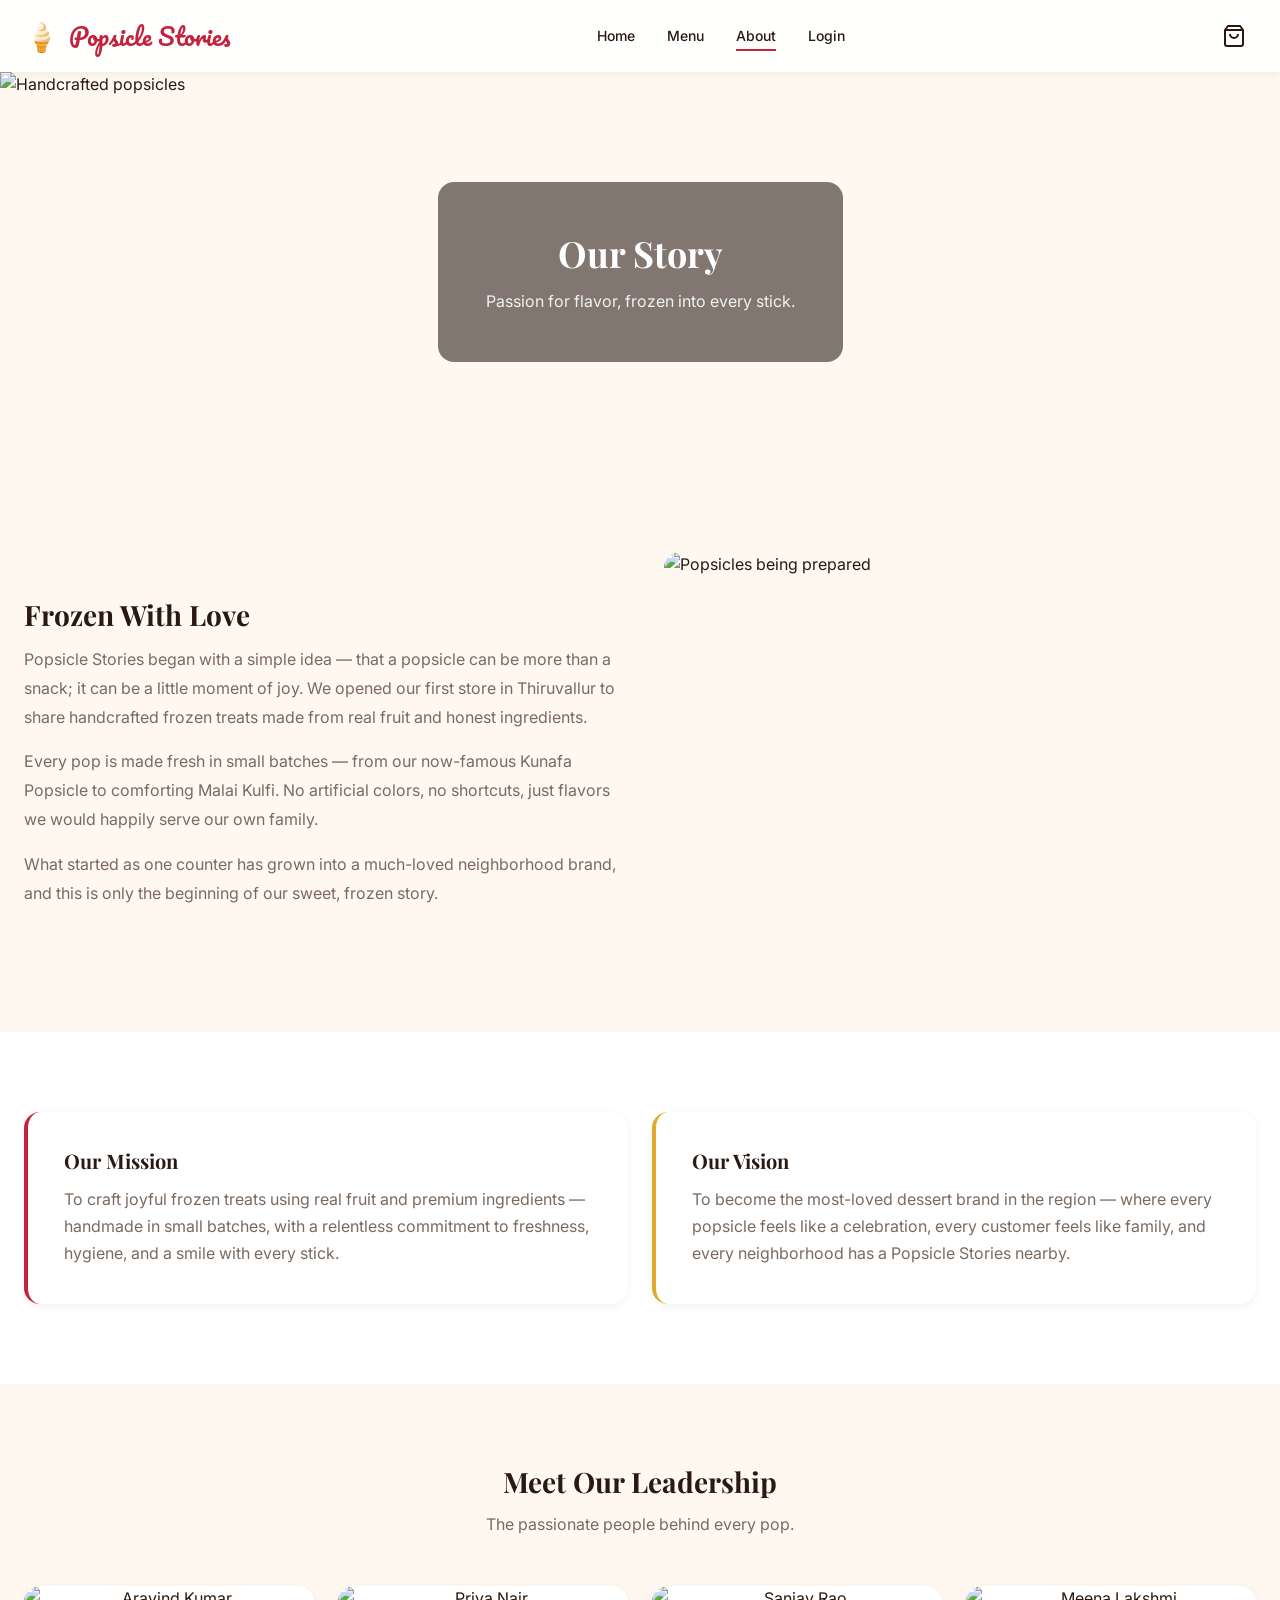
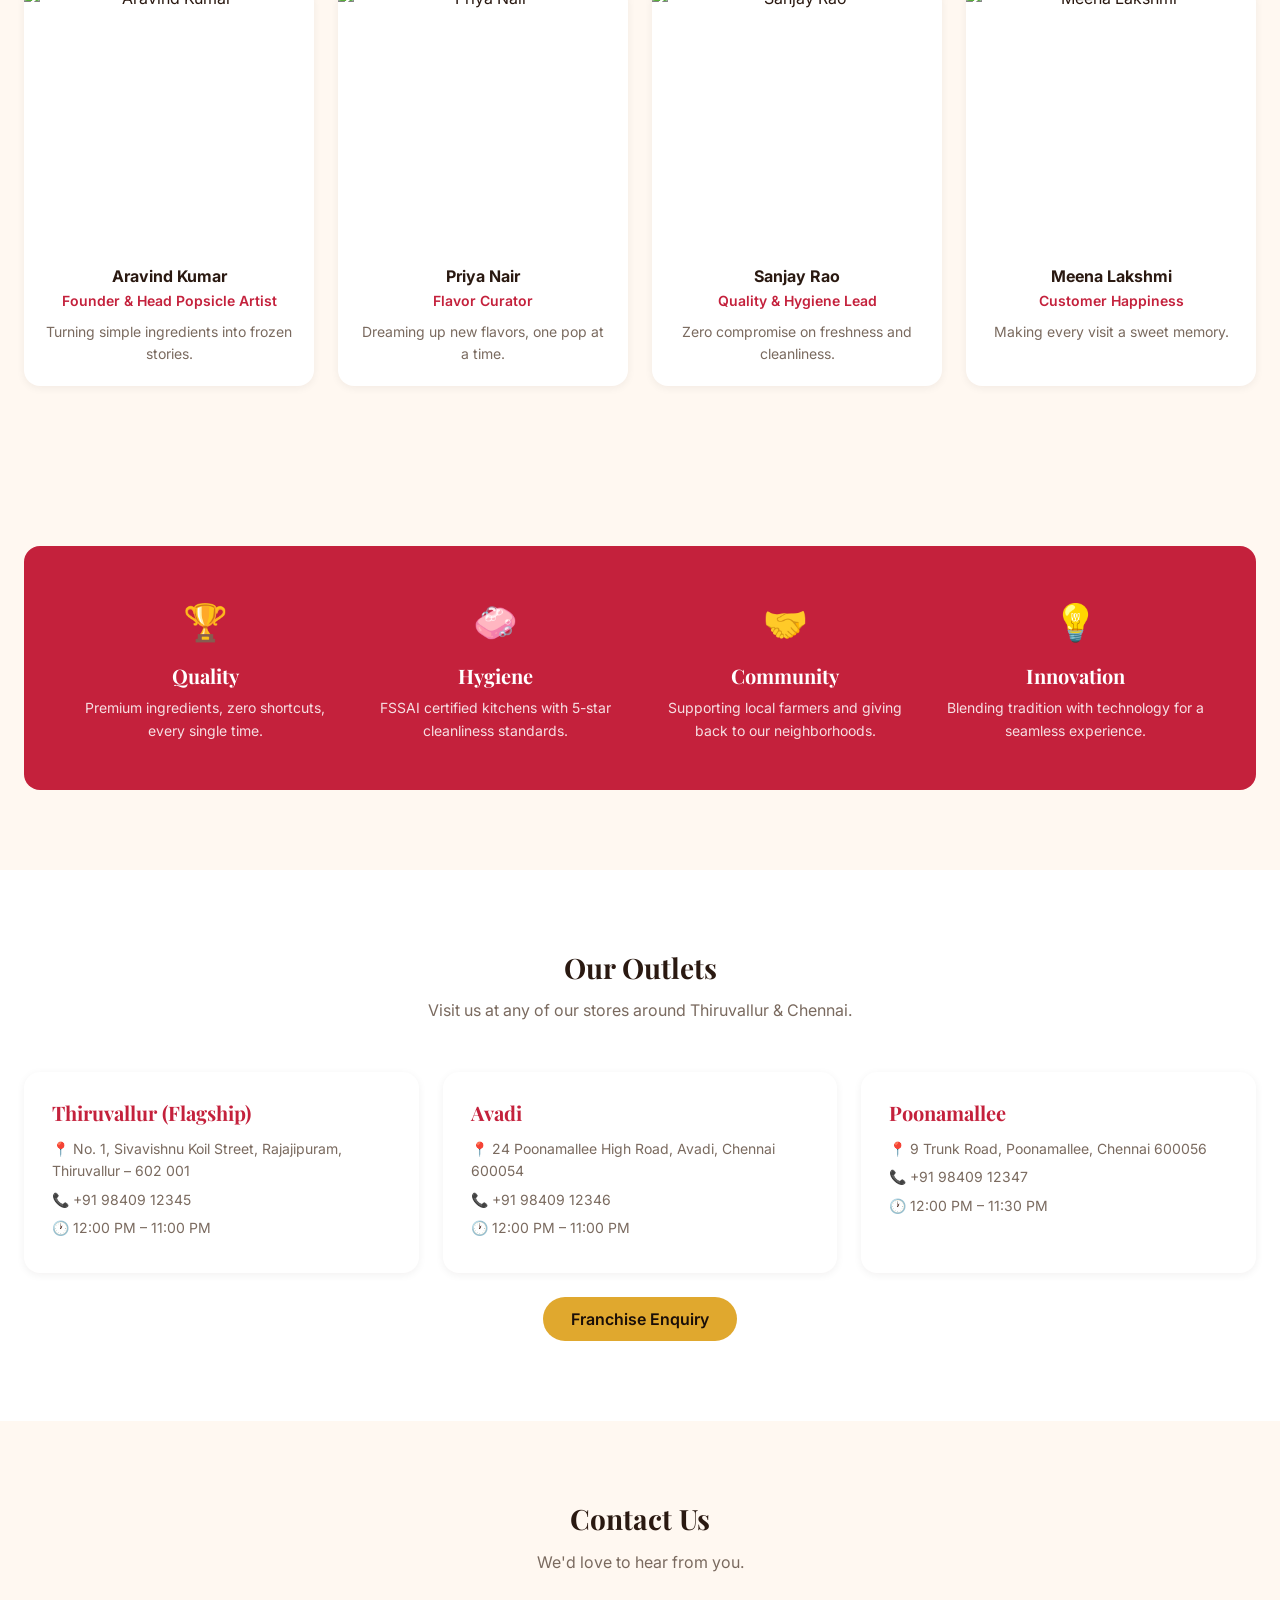
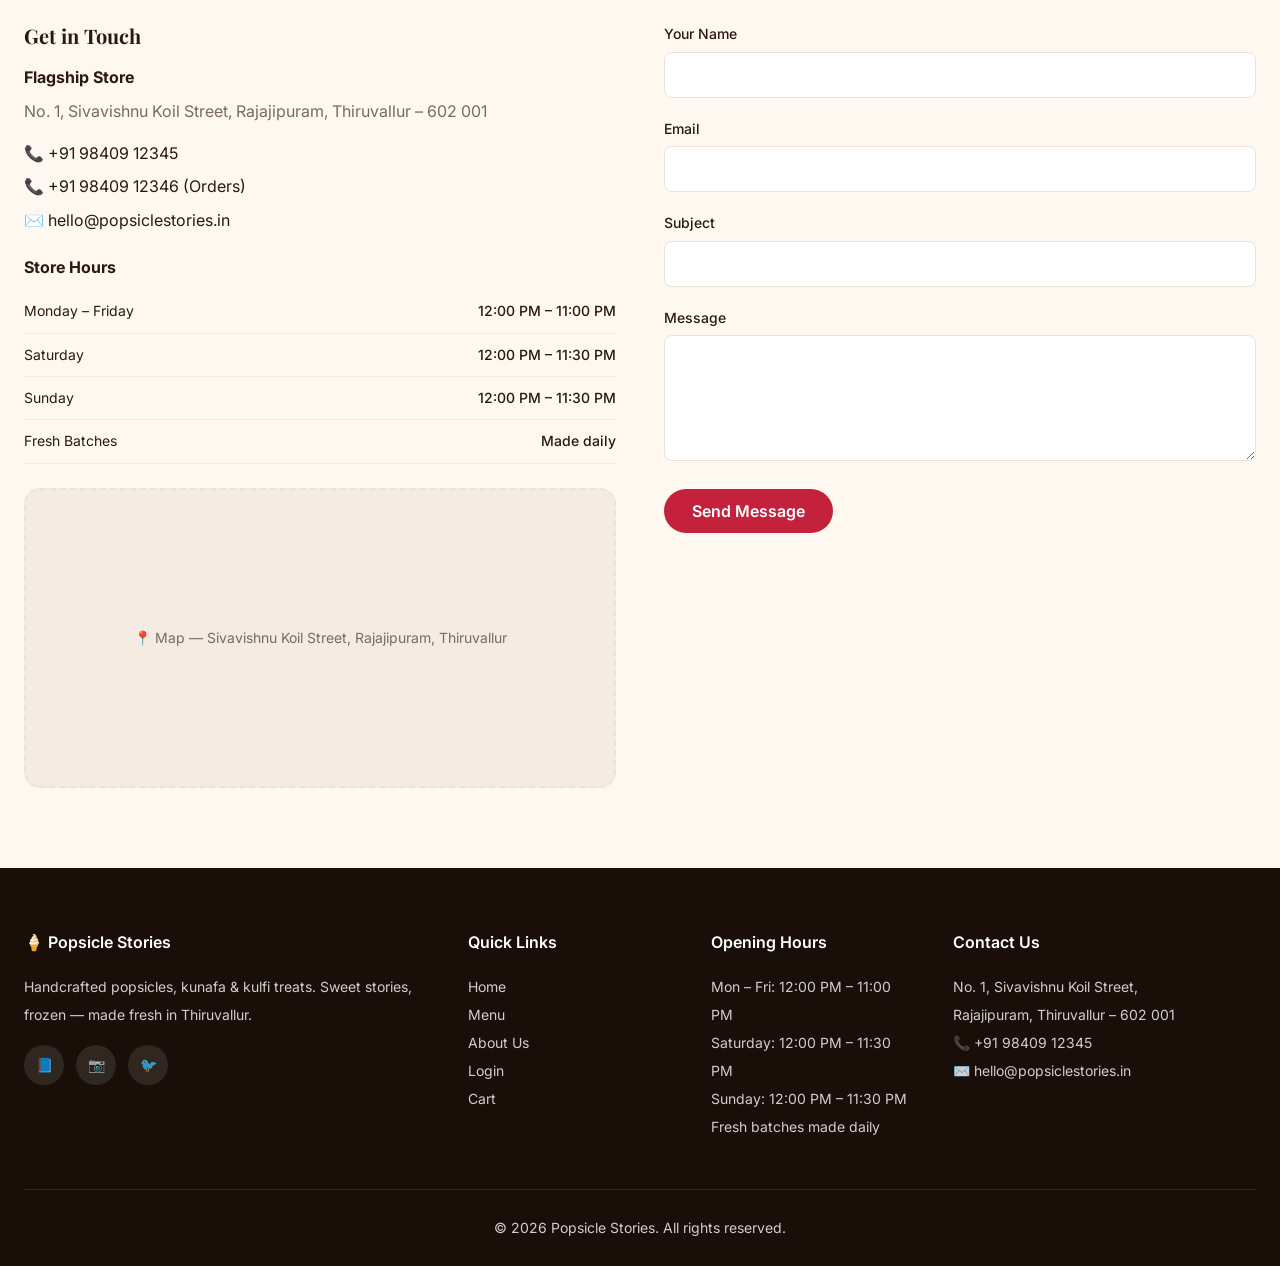
==== about.html @ acd0f44a "Initial commit: Popsicle Stories project" ====
<!DOCTYPE html>
<html lang="en">
<head>
  <meta charset="UTF-8">
  <meta name="viewport" content="width=device-width, initial-scale=1.0">
  <link rel="icon" href="data:image/svg+xml,<svg xmlns='http://www.w3.org/2000/svg' viewBox='0 0 100 100'><text y='.9em' font-size='90'>%F0%9F%8C%B6%EF%B8%8F</text></svg>">
  <meta name="description" content="About Popsicle Stories — Our story, team, values, and outlets around Thiruvallur & Chennai.">
  <title>About Us — Popsicle Stories</title>
  <link rel="preconnect" href="https://fonts.googleapis.com">
  <link rel="preconnect" href="https://fonts.gstatic.com" crossorigin>
  <link href="https://fonts.googleapis.com/css2?family=Inter:wght@400;500;600;700&family=Pacifico&family=Playfair+Display:ital,wght@0,700;1,700&display=swap" rel="stylesheet">
  <link rel="stylesheet" href="css/styles.css">
</head>
<body>
  <!-- Navbar -->
  <nav class="navbar solid scrolled" role="navigation" aria-label="Main navigation">
    <div class="container">
      <a href="index.html" class="navbar-logo">
        <span class="logo-icon">🍦</span>
        <span>Popsicle Stories</span>
      </a>
      <div class="nav-links">
        <a href="index.html">Home</a>
        <a href="menu.html">Menu</a>
        <a href="about.html">About</a>
        <a href="login.html" class="nav-login-link">Login</a>
      </div>
      <div class="nav-actions">
        <div class="user-menu" style="display:none">
          <button class="user-menu-btn" aria-haspopup="true">Hi, User ▾</button>
          <div class="user-dropdown">
            <button class="logout-btn">Logout</button>
          </div>
        </div>
        <a href="cart.html" class="cart-btn" aria-label="Shopping cart">
          <svg viewBox="0 0 24 24" fill="none" stroke="currentColor" stroke-width="2"><path d="M6 2L3 6v14a2 2 0 002 2h14a2 2 0 002-2V6l-3-4z"/><line x1="3" y1="6" x2="21" y2="6"/><path d="M16 10a4 4 0 01-8 0"/></svg>
          <span class="cart-badge" style="display:none">0</span>
        </a>
        <div class="hamburger" aria-label="Menu toggle"><span></span><span></span><span></span></div>
      </div>
    </div>
  </nav>

  <div class="mobile-drawer-overlay"></div>
  <div class="mobile-drawer">
    <a href="index.html">Home</a>
    <a href="menu.html">Menu</a>
    <a href="about.html">About</a>
    <a href="login.html">Login</a>
    <a href="cart.html">Cart</a>
  </div>

  <!-- Hero -->
  <section class="about-hero">
    <img src="https://images.unsplash.com/photo-1501443762994-82bd5dace89a?w=1920&q=80" alt="Handcrafted popsicles">
    <div class="about-hero-overlay">
      <h1>Our Story</h1>
      <p style="margin-top:12px;opacity:0.9">Passion for flavor, frozen into every stick.</p>
    </div>
  </section>

  <!-- Our Story -->
  <section class="section">
    <div class="container">
      <div class="story-section reveal">
        <div>
          <h2 class="section-title" style="text-align:left">Frozen With Love</h2>
          <p style="margin-bottom:16px;line-height:1.8;color:var(--color-text-muted)">
            Popsicle Stories began with a simple idea — that a popsicle can be more than a snack; it can be a little moment of joy. We opened our first store in Thiruvallur to share handcrafted frozen treats made from real fruit and honest ingredients.
          </p>
          <p style="margin-bottom:16px;line-height:1.8;color:var(--color-text-muted)">
            Every pop is made fresh in small batches — from our now-famous Kunafa Popsicle to comforting Malai Kulfi. No artificial colors, no shortcuts, just flavors we would happily serve our own family.
          </p>
          <p style="line-height:1.8;color:var(--color-text-muted)">
            What started as one counter has grown into a much-loved neighborhood brand, and this is only the beginning of our sweet, frozen story.
          </p>
        </div>
        <div class="story-image">
          <img src="https://images.unsplash.com/photo-1560008581-09826d1de69e?w=800&q=80" alt="Popsicles being prepared">
        </div>
      </div>
    </div>
  </section>

  <!-- Mission & Vision -->
  <section class="section" style="background:var(--color-surface)">
    <div class="container">
      <div class="mission-grid reveal">
        <div class="mission-card">
          <h3>Our Mission</h3>
          <p style="margin-top:12px;color:var(--color-text-muted);line-height:1.7">
            To craft joyful frozen treats using real fruit and premium ingredients — handmade in small batches, with a relentless commitment to freshness, hygiene, and a smile with every stick.
          </p>
        </div>
        <div class="mission-card" style="border-left-color:var(--color-accent)">
          <h3>Our Vision</h3>
          <p style="margin-top:12px;color:var(--color-text-muted);line-height:1.7">
            To become the most-loved dessert brand in the region — where every popsicle feels like a celebration, every customer feels like family, and every neighborhood has a Popsicle Stories nearby.
          </p>
        </div>
      </div>
    </div>
  </section>

  <!-- Team -->
  <section class="section">
    <div class="container">
      <h2 class="section-title reveal">Meet Our Leadership</h2>
      <p class="section-subtitle reveal">The passionate people behind every pop.</p>
      <div class="team-grid" id="team-grid"></div>
    </div>
  </section>

  <!-- Values -->
  <section class="section">
    <div class="container">
      <div class="values-strip reveal">
        <div class="value-item">
          <div class="icon">🏆</div>
          <h3>Quality</h3>
          <p>Premium ingredients, zero shortcuts, every single time.</p>
        </div>
        <div class="value-item">
          <div class="icon">🧼</div>
          <h3>Hygiene</h3>
          <p>FSSAI certified kitchens with 5-star cleanliness standards.</p>
        </div>
        <div class="value-item">
          <div class="icon">🤝</div>
          <h3>Community</h3>
          <p>Supporting local farmers and giving back to our neighborhoods.</p>
        </div>
        <div class="value-item">
          <div class="icon">💡</div>
          <h3>Innovation</h3>
          <p>Blending tradition with technology for a seamless experience.</p>
        </div>
      </div>
    </div>
  </section>

  <!-- Outlets -->
  <section class="section" style="background:var(--color-surface)">
    <div class="container">
      <h2 class="section-title reveal">Our Outlets</h2>
      <p class="section-subtitle reveal">Visit us at any of our stores around Thiruvallur & Chennai.</p>
      <div class="outlet-grid" id="outlet-grid"></div>
      <div class="text-center mt-3 reveal">
        <button class="btn btn-accent" id="franchise-btn">Franchise Enquiry</button>
      </div>
    </div>
  </section>

  <!-- Contact -->
  <section class="section">
    <div class="container">
      <h2 class="section-title reveal">Contact Us</h2>
      <p class="section-subtitle reveal">We'd love to hear from you.</p>
      <div class="contact-grid reveal">
        <div>
          <h3 style="margin-bottom:16px">Get in Touch</h3>
          <p style="margin-bottom:8px"><strong>Flagship Store</strong></p>
          <p style="color:var(--color-text-muted);margin-bottom:16px">No. 1, Sivavishnu Koil Street, Rajajipuram, Thiruvallur – 602 001</p>
          <p style="margin-bottom:8px">📞 +91 98409 12345</p>
          <p style="margin-bottom:8px">📞 +91 98409 12346 (Orders)</p>
          <p style="margin-bottom:24px">✉️ hello@popsiclestories.in</p>

          <h4 style="margin-bottom:12px;font-family:var(--font-body)">Store Hours</h4>
          <table class="hours-table">
            <tr><td>Monday – Friday</td><td>12:00 PM – 11:00 PM</td></tr>
            <tr><td>Saturday</td><td>12:00 PM – 11:30 PM</td></tr>
            <tr><td>Sunday</td><td>12:00 PM – 11:30 PM</td></tr>
            <tr><td>Fresh Batches</td><td>Made daily</td></tr>
          </table>

          <div class="map-placeholder mt-3">
            📍 Map — Sivavishnu Koil Street, Rajajipuram, Thiruvallur
          </div>
        </div>
        <div>
          <form id="contact-form">
            <div class="form-group">
              <label for="contact-name">Your Name</label>
              <input type="text" id="contact-name" class="form-control" required>
              <span class="form-error"></span>
            </div>
            <div class="form-group">
              <label for="contact-email">Email</label>
              <input type="email" id="contact-email" class="form-control" data-validate="email" required>
              <span class="form-error"></span>
            </div>
            <div class="form-group">
              <label for="contact-subject">Subject</label>
              <input type="text" id="contact-subject" class="form-control" required>
              <span class="form-error"></span>
            </div>
            <div class="form-group">
              <label for="contact-message">Message</label>
              <textarea id="contact-message" class="form-control" rows="5" required></textarea>
              <span class="form-error"></span>
            </div>
            <button type="submit" class="btn btn-primary">Send Message</button>
          </form>
        </div>
      </div>
    </div>
  </section>

  <!-- Franchise Modal -->
  <div class="modal-overlay" id="franchise-modal">
    <div class="modal">
      <div class="modal-header">
        <h2>Franchise Enquiry</h2>
        <button class="modal-close" aria-label="Close">&times;</button>
      </div>
      <div class="modal-body">
        <form id="franchise-form">
          <div class="form-group">
            <label>Full Name</label>
            <input type="text" class="form-control" required>
          </div>
          <div class="form-group">
            <label>Email</label>
            <input type="email" class="form-control" data-validate="email" required>
            <span class="form-error"></span>
          </div>
          <div class="form-group">
            <label>Phone</label>
            <input type="tel" class="form-control" data-validate="phone" required>
            <span class="form-error"></span>
          </div>
          <div class="form-group">
            <label>Preferred City</label>
            <input type="text" class="form-control" required placeholder="e.g., Pune, Chennai">
          </div>
          <div class="form-group">
            <label>Investment Range</label>
            <select class="form-control" required>
              <option value="">Select range</option>
              <option>₹25L – ₹50L</option>
              <option>₹50L – ₹1Cr</option>
              <option>₹1Cr+</option>
            </select>
          </div>
          <div class="form-group">
            <label>Message</label>
            <textarea class="form-control" rows="3" placeholder="Tell us about your interest..."></textarea>
          </div>
          <button type="submit" class="btn btn-primary" style="width:100%">Submit Enquiry</button>
        </form>
      </div>
    </div>
  </div>

  <!-- Footer -->
  <footer class="footer">
    <div class="container">
      <div class="footer-grid">
        <div>
          <h4>🍦 Popsicle Stories</h4>
          <p>Handcrafted popsicles, kunafa &amp; kulfi treats. Sweet stories, frozen — made fresh in Thiruvallur.</p>
          <div class="footer-social">
            <a href="#" aria-label="Facebook">📘</a>
            <a href="https://www.instagram.com/popsicle__stories" target="_blank" rel="noopener" aria-label="Instagram">📷</a>
            <a href="#" aria-label="Twitter">🐦</a>
          </div>
        </div>
        <div>
          <h4>Quick Links</h4>
          <ul>
            <li><a href="index.html">Home</a></li>
            <li><a href="menu.html">Menu</a></li>
            <li><a href="about.html">About Us</a></li>
            <li><a href="login.html">Login</a></li>
            <li><a href="cart.html">Cart</a></li>
          </ul>
        </div>
        <div>
          <h4>Opening Hours</h4>
          <ul>
            <li>Mon – Fri: 12:00 PM – 11:00 PM</li>
            <li>Saturday: 12:00 PM – 11:30 PM</li>
            <li>Sunday: 12:00 PM – 11:30 PM</li>
            <li>Fresh batches made daily</li>
          </ul>
        </div>
        <div>
          <h4>Contact Us</h4>
          <p>No. 1, Sivavishnu Koil Street,<br>Rajajipuram, Thiruvallur – 602 001</p>
          <p>📞 +91 98409 12345</p>
          <p>✉️ hello@popsiclestories.in</p>
        </div>
      </div>
      <div class="footer-bottom">
        <p>&copy; 2026 Popsicle Stories. All rights reserved.</p>
      </div>
    </div>
  </footer>

  <script src="js/data.js"></script>
  <script src="js/api.js"></script>
  <script src="js/auth.js"></script>
  <script src="js/cart.js"></script>
  <script src="js/app.js"></script>
  <script>
    document.addEventListener('DOMContentLoaded', async () => {
      await App.init({ activePage: 'about' });

      document.getElementById('team-grid').innerHTML = TEAM_MEMBERS.map(m => `
        <div class="team-card reveal">
          <img src="${m.photo}" alt="${m.name}">
          <div class="team-card-body">
            <h3>${m.name}</h3>
            <p class="role">${m.role}</p>
            <p>${m.bio}</p>
          </div>
        </div>
      `).join('');

      document.getElementById('outlet-grid').innerHTML = OUTLETS.map(o => `
        <div class="outlet-card reveal">
          <h3>${o.city}</h3>
          <p>📍 ${o.address}</p>
          <p>📞 ${o.phone}</p>
          <p>🕐 ${o.hours}</p>
        </div>
      `).join('');

      document.getElementById('franchise-btn').addEventListener('click', () => App.openModal('franchise-modal'));

      const contactForm = document.getElementById('contact-form');
      App.setupFieldValidation(contactForm);
      contactForm.addEventListener('submit', (e) => {
        e.preventDefault();
        const fields = contactForm.querySelectorAll('.form-control[data-validate]');
        let valid = true;
        fields.forEach(f => { if (!App.validateField(f)) valid = false; });
        if (!valid) return;
        App.showToast('Message sent successfully! We\'ll get back to you soon.', 'success');
        contactForm.reset();
      });

      const franchiseForm = document.getElementById('franchise-form');
      App.setupFieldValidation(franchiseForm);
      franchiseForm.addEventListener('submit', (e) => {
        e.preventDefault();
        App.showToast('Franchise enquiry submitted! Our team will contact you within 48 hours.', 'success');
        App.closeModal('franchise-modal');
        franchiseForm.reset();
      });

      App.initScrollReveal();
    });
  </script>
</body>
</html>
---- css/styles.css ----
/* ==========================================================================
   Popsicle Stories — Design System & Global Styles
   ========================================================================== */

/* --- Design Tokens --- */
:root {
  --color-primary: #C4213C;
  --color-primary-dark: #a51a30;
  --color-primary-light: #e0446a;
  --color-accent: #E0A82E;
  --color-accent-dark: #c48f1f;
  --color-dark: #1A0E08;
  --color-dark-soft: #2b1a10;
  --color-surface: #FFFFFF;
  --color-background: #FFF8F1;
  --color-success: #2E7D32;
  --color-error: #d32f2f;
  --color-warning: #ed6c02;
  --color-info: #0288d1;
  --color-text: #2A1911;
  --color-text-muted: #7a6a5f;
  --color-text-light: #a89a8f;
  --color-border: #ede2d6;
  --color-border-light: #f4ece2;

  --font-display: 'Playfair Display', Georgia, serif;
  --font-script: 'Pacifico', 'Playfair Display', cursive;
  --font-body: 'Inter', -apple-system, BlinkMacSystemFont, sans-serif;

  --text-hero: 48px;
  --text-h1: 36px;
  --text-h2: 28px;
  --text-h3: 20px;
  --text-body: 16px;
  --text-small: 14px;

  --radius-sm: 8px;
  --radius-md: 12px;
  --radius-lg: 16px;
  --radius-pill: 50px;

  --shadow-sm: 0 2px 8px rgba(26, 14, 8, 0.06);
  --shadow-md: 0 4px 20px rgba(26, 14, 8, 0.1);
  --shadow-lg: 0 8px 40px rgba(26, 14, 8, 0.14);
  --shadow-hover: 0 12px 32px rgba(196, 33, 60, 0.18);

  --transition-fast: 200ms ease-in-out;
  --transition-normal: 300ms ease-in-out;

  --navbar-height: 72px;
  --sidebar-width: 260px;

  --z-navbar: 1000;
  --z-drawer: 1100;
  --z-modal: 1200;
  --z-toast: 1300;
}

/* --- Reset & Base --- */
*,
*::before,
*::after {
  box-sizing: border-box;
  margin: 0;
  padding: 0;
}

html {
  scroll-behavior: smooth;
  -webkit-font-smoothing: antialiased;
}

body {
  font-family: var(--font-body);
  font-size: var(--text-body);
  line-height: 1.6;
  color: var(--color-text);
  background: var(--color-background);
  min-height: 100vh;
  overflow-x: hidden;
}

img {
  max-width: 100%;
  height: auto;
  display: block;
}

a {
  color: inherit;
  text-decoration: none;
  transition: color var(--transition-fast);
}

button {
  font-family: inherit;
  cursor: pointer;
  border: none;
  background: none;
}

input,
select,
textarea {
  font-family: inherit;
  font-size: var(--text-body);
}

ul, ol {
  list-style: none;
}

h1, h2, h3, h4, h5, h6 {
  font-family: var(--font-display);
  font-weight: 700;
  line-height: 1.3;
}

h1 { font-size: var(--text-h1); }
h2 { font-size: var(--text-h2); }
h3 { font-size: var(--text-h3); }

.container {
  width: 100%;
  max-width: 1440px;
  margin: 0 auto;
  padding: 0 24px;
}

.section {
  padding: 80px 0;
}

.section-title {
  font-size: var(--text-h2);
  text-align: center;
  margin-bottom: 12px;
}

.section-subtitle {
  text-align: center;
  color: var(--color-text-muted);
  margin-bottom: 48px;
  max-width: 600px;
  margin-left: auto;
  margin-right: auto;
}

/* --- Scroll Reveal --- */
.reveal {
  opacity: 0;
  transform: translateY(30px);
  transition: opacity 0.6s ease, transform 0.6s ease;
}

.reveal.visible {
  opacity: 1;
  transform: translateY(0);
}

/* --- Buttons --- */
.btn {
  display: inline-flex;
  align-items: center;
  justify-content: center;
  gap: 8px;
  padding: 12px 28px;
  border-radius: var(--radius-pill);
  font-size: var(--text-body);
  font-weight: 600;
  transition: all var(--transition-fast);
  white-space: nowrap;
}

.btn:focus-visible {
  outline: 3px solid var(--color-accent);
  outline-offset: 2px;
}

.btn-primary {
  background: var(--color-primary);
  color: white;
}

.btn-primary:hover:not(:disabled) {
  background: var(--color-primary-dark);
  transform: translateY(-2px) scale(1.02);
  box-shadow: var(--shadow-hover);
}

.btn-primary:active:not(:disabled) {
  transform: translateY(0) scale(0.98);
}

.btn-secondary {
  background: transparent;
  color: var(--color-primary);
  border: 2px solid var(--color-primary);
}

.btn-secondary:hover:not(:disabled) {
  background: var(--color-primary);
  color: white;
  transform: translateY(-2px);
}

.btn-accent {
  background: var(--color-accent);
  color: var(--color-dark);
}

.btn-accent:hover:not(:disabled) {
  background: var(--color-accent-dark);
  transform: translateY(-2px);
}

.btn-ghost {
  background: rgba(255, 255, 255, 0.15);
  color: white;
  border: 1px solid rgba(255, 255, 255, 0.4);
  backdrop-filter: blur(4px);
}

.btn-ghost:hover:not(:disabled) {
  background: rgba(255, 255, 255, 0.25);
}

.btn-sm {
  padding: 8px 18px;
  font-size: var(--text-small);
}

.btn-lg {
  padding: 16px 36px;
  font-size: 18px;
}

.btn:disabled {
  opacity: 0.5;
  cursor: not-allowed;
  transform: none !important;
}

.btn-icon {
  width: 44px;
  height: 44px;
  padding: 0;
  border-radius: 50%;
}

/* --- Navbar --- */
.navbar {
  position: fixed;
  top: 0;
  left: 0;
  right: 0;
  height: var(--navbar-height);
  z-index: var(--z-navbar);
  display: flex;
  align-items: center;
  transition: background var(--transition-normal), box-shadow var(--transition-normal), backdrop-filter var(--transition-normal);
}

.navbar.transparent {
  background: transparent;
}

.navbar.scrolled {
  background: rgba(255, 255, 255, 0.92);
  backdrop-filter: blur(12px);
  box-shadow: var(--shadow-sm);
}

.navbar .container {
  display: flex;
  align-items: center;
  justify-content: space-between;
}

.navbar-logo {
  display: flex;
  align-items: center;
  gap: 10px;
  font-family: var(--font-script);
  font-size: 24px;
  font-weight: 400;
  color: var(--color-primary);
}

.navbar-logo .logo-icon {
  font-size: 28px;
}

.navbar.scrolled .navbar-logo,
.navbar.solid .navbar-logo {
  color: var(--color-primary);
}

.navbar.transparent:not(.scrolled) .navbar-logo {
  color: white;
}

.nav-links {
  display: flex;
  align-items: center;
  gap: 32px;
}

.nav-links a {
  font-weight: 500;
  font-size: var(--text-small);
  position: relative;
  padding: 4px 0;
}

.nav-links a::after {
  content: '';
  position: absolute;
  bottom: 0;
  left: 0;
  width: 0;
  height: 2px;
  background: var(--color-primary);
  transition: width var(--transition-fast);
}

.nav-links a:hover::after,
.nav-links a.active::after {
  width: 100%;
}

.navbar.transparent:not(.scrolled) .nav-links a {
  color: white;
}

.navbar.scrolled .nav-links a,
.navbar.solid .nav-links a {
  color: var(--color-text);
}

.nav-actions {
  display: flex;
  align-items: center;
  gap: 16px;
}

.cart-btn {
  position: relative;
  width: 44px;
  height: 44px;
  display: flex;
  align-items: center;
  justify-content: center;
  border-radius: 50%;
  transition: background var(--transition-fast);
}

.cart-btn:hover {
  background: rgba(196, 33, 60, 0.1);
}

.cart-btn svg {
  width: 24px;
  height: 24px;
}

.navbar.transparent:not(.scrolled) .cart-btn {
  color: white;
}

.cart-badge {
  position: absolute;
  top: 2px;
  right: 2px;
  background: var(--color-primary);
  color: white;
  font-size: 11px;
  font-weight: 700;
  min-width: 20px;
  height: 20px;
  border-radius: 50%;
  display: flex;
  align-items: center;
  justify-content: center;
  transition: transform var(--transition-fast);
}

.cart-badge.bounce {
  animation: badgeBounce 0.5s ease;
}

@keyframes badgeBounce {
  0%, 100% { transform: scale(1); }
  50% { transform: scale(1.4); }
}

.user-menu {
  position: relative;
}

.user-menu-btn {
  display: flex;
  align-items: center;
  gap: 6px;
  font-size: var(--text-small);
  font-weight: 500;
  padding: 8px 14px;
  border-radius: var(--radius-pill);
  transition: background var(--transition-fast);
}

.user-menu-btn:hover {
  background: rgba(196, 33, 60, 0.08);
}

.navbar.transparent:not(.scrolled) .user-menu-btn {
  color: white;
}

.user-dropdown {
  position: absolute;
  top: calc(100% + 8px);
  right: 0;
  background: var(--color-surface);
  border-radius: var(--radius-md);
  box-shadow: var(--shadow-lg);
  min-width: 160px;
  opacity: 0;
  visibility: hidden;
  transform: translateY(-8px);
  transition: all var(--transition-fast);
}

.user-dropdown.open {
  opacity: 1;
  visibility: visible;
  transform: translateY(0);
}

.user-dropdown a,
.user-dropdown button {
  display: block;
  width: 100%;
  text-align: left;
  padding: 12px 16px;
  font-size: var(--text-small);
  color: var(--color-text);
  transition: background var(--transition-fast);
}

.user-dropdown a:hover,
.user-dropdown button:hover {
  background: var(--color-background);
}

/* Hamburger */
.hamburger {
  display: none;
  flex-direction: column;
  gap: 5px;
  width: 28px;
  cursor: pointer;
  z-index: calc(var(--z-drawer) + 1);
}

.hamburger span {
  display: block;
  height: 2px;
  background: var(--color-text);
  border-radius: 2px;
  transition: all var(--transition-fast);
}

.navbar.transparent:not(.scrolled) .hamburger span {
  background: white;
}

.hamburger.active span:nth-child(1) {
  transform: rotate(45deg) translate(5px, 5px);
}

.hamburger.active span:nth-child(2) {
  opacity: 0;
}

.hamburger.active span:nth-child(3) {
  transform: rotate(-45deg) translate(5px, -5px);
}

/* Mobile Drawer */
.mobile-drawer {
  position: fixed;
  top: 0;
  right: -100%;
  width: 280px;
  height: 100vh;
  background: var(--color-surface);
  z-index: var(--z-drawer);
  padding: calc(var(--navbar-height) + 24px) 24px 24px;
  box-shadow: var(--shadow-lg);
  transition: right var(--transition-normal);
}

.mobile-drawer.open {
  right: 0;
}

.mobile-drawer-overlay {
  position: fixed;
  inset: 0;
  background: rgba(0, 0, 0, 0.5);
  z-index: calc(var(--z-drawer) - 1);
  opacity: 0;
  visibility: hidden;
  transition: all var(--transition-normal);
}

.mobile-drawer-overlay.open {
  opacity: 1;
  visibility: visible;
}

.mobile-drawer a {
  display: block;
  padding: 14px 0;
  font-size: var(--text-body);
  font-weight: 500;
  border-bottom: 1px solid var(--color-border-light);
}

/* --- Hero --- */
.hero {
  position: relative;
  min-height: 100vh;
  display: flex;
  align-items: center;
  justify-content: center;
  overflow: hidden;
}

.hero-bg {
  position: absolute;
  inset: 0;
  z-index: 0;
}

.hero-bg img {
  width: 100%;
  height: 100%;
  object-fit: cover;
  animation: kenBurns 20s ease-in-out infinite alternate;
}

@keyframes kenBurns {
  0% { transform: scale(1); }
  100% { transform: scale(1.08); }
}

.hero-overlay {
  position: absolute;
  inset: 0;
  background: linear-gradient(135deg, rgba(26, 14, 8, 0.75) 0%, rgba(196, 33, 60, 0.45) 100%);
  z-index: 1;
}

.hero-content {
  position: relative;
  z-index: 2;
  text-align: center;
  color: white;
  max-width: 800px;
  padding: 0 24px;
}

.hero-content h1 {
  font-size: var(--text-hero);
  margin-bottom: 20px;
  text-shadow: 0 2px 20px rgba(0, 0, 0, 0.3);
}

.hero-content p {
  font-size: 20px;
  margin-bottom: 36px;
  opacity: 0.9;
}

.hero-ctas {
  display: flex;
  gap: 16px;
  justify-content: center;
  flex-wrap: wrap;
}

/* --- Promo Banner --- */
.promo-strip {
  background: var(--color-dark);
  color: white;
  padding: 14px 0;
  overflow: hidden;
}

.promo-carousel {
  display: flex;
  align-items: center;
  justify-content: center;
  gap: 12px;
  min-height: 28px;
}

.promo-item {
  display: none;
  align-items: center;
  gap: 10px;
  font-size: var(--text-small);
  font-weight: 500;
  animation: fadeIn 0.5s ease;
}

.promo-item.active {
  display: flex;
}

@keyframes fadeIn {
  from { opacity: 0; transform: translateY(8px); }
  to { opacity: 1; transform: translateY(0); }
}

/* --- Cards --- */
.card {
  background: var(--color-surface);
  border-radius: var(--radius-lg);
  box-shadow: var(--shadow-sm);
  overflow: hidden;
  transition: transform var(--transition-fast), box-shadow var(--transition-fast);
}

.card:hover {
  transform: translateY(-4px);
  box-shadow: var(--shadow-md);
}

.card-grid {
  display: grid;
  grid-template-columns: repeat(4, 1fr);
  gap: 24px;
}

.card-grid-3 {
  grid-template-columns: repeat(3, 1fr);
}

/* Feature Cards */
.feature-card {
  text-align: center;
  padding: 36px 24px;
  background: var(--color-surface);
  border-radius: var(--radius-lg);
  box-shadow: var(--shadow-sm);
  transition: transform var(--transition-fast), box-shadow var(--transition-fast);
}

.feature-card:hover {
  transform: translateY(-4px);
  box-shadow: var(--shadow-md);
}

.feature-icon {
  font-size: 40px;
  margin-bottom: 16px;
}

.feature-card h3 {
  margin-bottom: 8px;
  font-size: var(--text-h3);
}

.feature-card p {
  color: var(--color-text-muted);
  font-size: var(--text-small);
}

/* Dish Cards */
.dish-card {
  background: var(--color-surface);
  border-radius: var(--radius-lg);
  box-shadow: var(--shadow-sm);
  overflow: hidden;
  transition: transform var(--transition-fast), box-shadow var(--transition-fast);
  cursor: pointer;
}

.dish-card:hover {
  transform: translateY(-4px);
  box-shadow: var(--shadow-md);
}

.dish-card-image {
  position: relative;
  height: 200px;
  overflow: hidden;
}

.dish-card-image img {
  width: 100%;
  height: 100%;
  object-fit: cover;
  transition: transform var(--transition-normal);
}

.dish-card:hover .dish-card-image img {
  transform: scale(1.08);
}

.dish-card-body {
  padding: 16px;
}

.dish-card-header {
  display: flex;
  align-items: flex-start;
  justify-content: space-between;
  gap: 8px;
  margin-bottom: 6px;
}

.dish-card-header h3 {
  font-size: var(--text-body);
  font-family: var(--font-body);
  font-weight: 600;
}

.veg-indicator {
  width: 16px;
  height: 16px;
  border: 2px solid;
  border-radius: 3px;
  flex-shrink: 0;
  display: flex;
  align-items: center;
  justify-content: center;
}

.veg-indicator.veg {
  border-color: var(--color-success);
}

.veg-indicator.veg::after {
  content: '';
  width: 8px;
  height: 8px;
  border-radius: 50%;
  background: var(--color-success);
}

.veg-indicator.non-veg {
  border-color: var(--color-primary);
}

.veg-indicator.non-veg::after {
  content: '';
  width: 0;
  height: 0;
  border-left: 4px solid transparent;
  border-right: 4px solid transparent;
  border-bottom: 8px solid var(--color-primary);
}

.dish-desc {
  font-size: var(--text-small);
  color: var(--color-text-muted);
  margin-bottom: 10px;
  display: -webkit-box;
  -webkit-line-clamp: 2;
  -webkit-box-orient: vertical;
  overflow: hidden;
}

.dish-rating {
  display: flex;
  align-items: center;
  gap: 4px;
  font-size: var(--text-small);
  margin-bottom: 12px;
}

.dish-rating .star {
  color: var(--color-accent);
}

.dish-rating .count {
  color: var(--color-text-light);
}

.dish-footer {
  display: flex;
  align-items: center;
  justify-content: space-between;
}

.dish-price {
  font-weight: 700;
  font-size: var(--text-h3);
  color: var(--color-primary);
}

/* Quantity Stepper */
.qty-stepper {
  display: flex;
  align-items: center;
  gap: 0;
  border: 1px solid var(--color-border);
  border-radius: var(--radius-pill);
  overflow: hidden;
}

.qty-stepper button {
  width: 32px;
  height: 32px;
  display: flex;
  align-items: center;
  justify-content: center;
  font-size: 18px;
  color: var(--color-primary);
  transition: background var(--transition-fast);
}

.qty-stepper button:hover {
  background: rgba(196, 33, 60, 0.08);
}

.qty-stepper span {
  width: 32px;
  text-align: center;
  font-weight: 600;
  font-size: var(--text-small);
}

/* --- Gallery --- */
.gallery-grid {
  display: grid;
  grid-template-columns: repeat(3, 1fr);
  gap: 16px;
}

.gallery-item {
  border-radius: var(--radius-md);
  overflow: hidden;
  height: 240px;
  cursor: pointer;
}

.gallery-item img {
  width: 100%;
  height: 100%;
  object-fit: cover;
  transition: transform var(--transition-normal);
}

.gallery-item:hover img {
  transform: scale(1.1);
}

.gallery-item:nth-child(1) { grid-row: span 2; height: 100%; }
.gallery-item:nth-child(4) { grid-column: span 2; }

/* --- Testimonials --- */
.testimonial-card {
  background: var(--color-surface);
  padding: 32px;
  border-radius: var(--radius-lg);
  box-shadow: var(--shadow-sm);
}

.testimonial-header {
  display: flex;
  align-items: center;
  gap: 14px;
  margin-bottom: 16px;
}

.testimonial-avatar {
  width: 52px;
  height: 52px;
  border-radius: 50%;
  object-fit: cover;
}

.testimonial-stars {
  color: var(--color-accent);
  margin-bottom: 12px;
}

.testimonial-text {
  color: var(--color-text-muted);
  font-style: italic;
  line-height: 1.7;
}

/* --- Footer --- */
.footer {
  background: var(--color-dark);
  color: rgba(255, 255, 255, 0.8);
  padding: 64px 0 24px;
}

.footer-grid {
  display: grid;
  grid-template-columns: 2fr 1fr 1fr 1.5fr;
  gap: 40px;
  margin-bottom: 48px;
}

.footer h4 {
  color: white;
  font-family: var(--font-body);
  font-size: var(--text-body);
  font-weight: 600;
  margin-bottom: 20px;
}

.footer p,
.footer a,
.footer li {
  font-size: var(--text-small);
  line-height: 2;
}

.footer a:hover {
  color: var(--color-accent);
}

.footer-social {
  display: flex;
  gap: 12px;
  margin-top: 16px;
}

.footer-social a {
  width: 40px;
  height: 40px;
  border-radius: 50%;
  background: rgba(255, 255, 255, 0.1);
  display: flex;
  align-items: center;
  justify-content: center;
  transition: background var(--transition-fast);
}

.footer-social a:hover {
  background: var(--color-primary);
}

.newsletter-form {
  display: flex;
  gap: 8px;
  margin-top: 12px;
}

.newsletter-form input {
  flex: 1;
  padding: 10px 16px;
  border: 1px solid rgba(255, 255, 255, 0.2);
  border-radius: var(--radius-pill);
  background: rgba(255, 255, 255, 0.08);
  color: white;
  outline: none;
}

.newsletter-form input::placeholder {
  color: rgba(255, 255, 255, 0.5);
}

.newsletter-form input:focus {
  border-color: var(--color-accent);
}

.footer-bottom {
  border-top: 1px solid rgba(255, 255, 255, 0.1);
  padding-top: 24px;
  text-align: center;
  font-size: var(--text-small);
}

/* --- Forms --- */
.form-group {
  margin-bottom: 20px;
}

.form-group label {
  display: block;
  font-size: var(--text-small);
  font-weight: 500;
  margin-bottom: 6px;
  color: var(--color-text);
}

.form-control {
  width: 100%;
  padding: 12px 16px;
  border: 1px solid var(--color-border);
  border-radius: var(--radius-sm);
  background: var(--color-surface);
  transition: border-color var(--transition-fast), box-shadow var(--transition-fast);
  outline: none;
}

.form-control:focus {
  border-color: var(--color-primary);
  box-shadow: 0 0 0 3px rgba(196, 33, 60, 0.12);
}

.form-control.error {
  border-color: var(--color-error);
  animation: shake 0.4s ease;
}

.form-error {
  color: var(--color-error);
  font-size: 12px;
  margin-top: 4px;
  display: none;
}

.form-error.visible {
  display: block;
}

@keyframes shake {
  0%, 100% { transform: translateX(0); }
  20%, 60% { transform: translateX(-6px); }
  40%, 80% { transform: translateX(6px); }
}

.password-wrapper {
  position: relative;
}

.password-toggle {
  position: absolute;
  right: 12px;
  top: 50%;
  transform: translateY(-50%);
  color: var(--color-text-muted);
  font-size: var(--text-small);
}

.checkbox-group {
  display: flex;
  align-items: center;
  gap: 8px;
  font-size: var(--text-small);
}

.checkbox-group input[type="checkbox"] {
  width: 18px;
  height: 18px;
  accent-color: var(--color-primary);
}

/* --- Tabs --- */
.tabs {
  display: flex;
  border-bottom: 2px solid var(--color-border-light);
  margin-bottom: 32px;
}

.tab-btn {
  padding: 12px 24px;
  font-weight: 600;
  font-size: var(--text-small);
  color: var(--color-text-muted);
  border-bottom: 2px solid transparent;
  margin-bottom: -2px;
  transition: all var(--transition-fast);
}

.tab-btn.active {
  color: var(--color-primary);
  border-bottom-color: var(--color-primary);
}

.tab-btn:hover {
  color: var(--color-primary);
}

.tab-panel {
  display: none;
}

.tab-panel.active {
  display: block;
}

/* --- Modal --- */
.modal-overlay {
  position: fixed;
  inset: 0;
  background: rgba(0, 0, 0, 0.55);
  z-index: var(--z-modal);
  display: flex;
  align-items: center;
  justify-content: center;
  padding: 24px;
  opacity: 0;
  visibility: hidden;
  transition: all var(--transition-fast);
}

.modal-overlay.open {
  opacity: 1;
  visibility: visible;
}

.modal {
  background: var(--color-surface);
  border-radius: var(--radius-lg);
  max-width: 600px;
  width: 100%;
  max-height: 90vh;
  overflow-y: auto;
  box-shadow: var(--shadow-lg);
  transform: scale(0.95) translateY(10px);
  transition: transform var(--transition-fast);
}

.modal-overlay.open .modal {
  transform: scale(1) translateY(0);
}

.modal-lg {
  max-width: 800px;
}

.modal-header {
  display: flex;
  align-items: center;
  justify-content: space-between;
  padding: 20px 24px;
  border-bottom: 1px solid var(--color-border-light);
}

.modal-header h2 {
  font-size: var(--text-h3);
}

.modal-close {
  width: 36px;
  height: 36px;
  border-radius: 50%;
  display: flex;
  align-items: center;
  justify-content: center;
  font-size: 20px;
  color: var(--color-text-muted);
  transition: background var(--transition-fast);
}

.modal-close:hover {
  background: var(--color-background);
}

.modal-body {
  padding: 24px;
}

.modal-footer {
  padding: 16px 24px;
  border-top: 1px solid var(--color-border-light);
  display: flex;
  justify-content: flex-end;
  gap: 12px;
}

/* Dish Detail Modal */
.dish-detail {
  display: grid;
  grid-template-columns: 1fr 1fr;
  gap: 24px;
}

.dish-detail-image {
  border-radius: var(--radius-md);
  overflow: hidden;
  height: 300px;
}

.dish-detail-image img {
  width: 100%;
  height: 100%;
  object-fit: cover;
}

.reviews-list {
  margin-top: 20px;
  max-height: 200px;
  overflow-y: auto;
}

.review-item {
  padding: 12px 0;
  border-bottom: 1px solid var(--color-border-light);
}

.review-item:last-child {
  border-bottom: none;
}

/* --- Toast --- */
.toast-container {
  position: fixed;
  top: calc(var(--navbar-height) + 16px);
  right: 24px;
  z-index: var(--z-toast);
  display: flex;
  flex-direction: column;
  gap: 8px;
}

.toast {
  padding: 14px 20px;
  border-radius: var(--radius-md);
  color: white;
  font-size: var(--text-small);
  font-weight: 500;
  box-shadow: var(--shadow-md);
  display: flex;
  align-items: center;
  gap: 10px;
  animation: slideIn 0.3s ease;
  min-width: 280px;
}

.toast.removing {
  animation: slideOut 0.3s ease forwards;
}

@keyframes slideIn {
  from { transform: translateX(100%); opacity: 0; }
  to { transform: translateX(0); opacity: 1; }
}

@keyframes slideOut {
  to { transform: translateX(100%); opacity: 0; }
}

.toast-success { background: var(--color-success); }
.toast-error { background: var(--color-error); }
.toast-info { background: var(--color-info); }
.toast-warning { background: var(--color-warning); }

/* --- Skeleton Shimmer --- */
.skeleton {
  background: linear-gradient(90deg, #f0ece7 25%, #e8e4df 50%, #f0ece7 75%);
  background-size: 200% 100%;
  animation: shimmer 1.5s infinite;
  border-radius: var(--radius-sm);
}

@keyframes shimmer {
  0% { background-position: 200% 0; }
  100% { background-position: -200% 0; }
}

/* --- Menu Page --- */
.menu-filters {
  position: sticky;
  top: var(--navbar-height);
  z-index: 99;
  background: var(--color-surface);
  padding: 16px 0;
  box-shadow: var(--shadow-sm);
  margin-bottom: 32px;
}

.category-bar {
  display: flex;
  gap: 8px;
  overflow-x: auto;
  padding-bottom: 8px;
  scrollbar-width: none;
}

.category-bar::-webkit-scrollbar {
  display: none;
}

.category-chip {
  padding: 8px 20px;
  border-radius: var(--radius-pill);
  font-size: var(--text-small);
  font-weight: 500;
  white-space: nowrap;
  background: var(--color-background);
  color: var(--color-text-muted);
  transition: all var(--transition-fast);
  border: 1px solid transparent;
}

.category-chip:hover {
  background: rgba(196, 33, 60, 0.08);
  color: var(--color-primary);
}

.category-chip.active {
  background: var(--color-primary);
  color: white;
  border-color: var(--color-primary);
}

.menu-toolbar {
  display: flex;
  align-items: center;
  gap: 16px;
  margin-top: 16px;
  flex-wrap: wrap;
}

.search-box {
  flex: 1;
  min-width: 200px;
  position: relative;
}

.search-box input {
  width: 100%;
  padding: 10px 16px 10px 40px;
  border: 1px solid var(--color-border);
  border-radius: var(--radius-pill);
  outline: none;
  transition: border-color var(--transition-fast);
}

.search-box input:focus {
  border-color: var(--color-primary);
}

.search-box svg {
  position: absolute;
  left: 14px;
  top: 50%;
  transform: translateY(-50%);
  width: 18px;
  height: 18px;
  color: var(--color-text-muted);
}

.veg-toggle {
  display: flex;
  align-items: center;
  gap: 8px;
  font-size: var(--text-small);
  font-weight: 500;
}

.toggle-switch {
  width: 44px;
  height: 24px;
  background: var(--color-border);
  border-radius: var(--radius-pill);
  position: relative;
  cursor: pointer;
  transition: background var(--transition-fast);
}

.toggle-switch.active {
  background: var(--color-success);
}

.toggle-switch::after {
  content: '';
  position: absolute;
  top: 3px;
  left: 3px;
  width: 18px;
  height: 18px;
  background: white;
  border-radius: 50%;
  transition: transform var(--transition-fast);
  box-shadow: var(--shadow-sm);
}

.toggle-switch.active::after {
  transform: translateX(20px);
}

.sort-select {
  padding: 10px 16px;
  border: 1px solid var(--color-border);
  border-radius: var(--radius-pill);
  background: var(--color-surface);
  font-size: var(--text-small);
  outline: none;
  cursor: pointer;
}

.empty-state {
  text-align: center;
  padding: 80px 24px;
}

.empty-state-icon {
  font-size: 64px;
  margin-bottom: 16px;
}

.empty-state h3 {
  margin-bottom: 8px;
}

.empty-state p {
  color: var(--color-text-muted);
  margin-bottom: 24px;
}

/* --- Cart Page --- */
.cart-layout {
  display: grid;
  grid-template-columns: 1fr 380px;
  gap: 32px;
  align-items: start;
}

.cart-item {
  display: flex;
  gap: 16px;
  padding: 20px;
  background: var(--color-surface);
  border-radius: var(--radius-lg);
  box-shadow: var(--shadow-sm);
  margin-bottom: 16px;
  transition: all var(--transition-normal);
}

.cart-item.removing {
  opacity: 0;
  transform: translateX(100%);
  max-height: 0;
  padding: 0;
  margin: 0;
  overflow: hidden;
}

.cart-item-img {
  width: 80px;
  height: 80px;
  border-radius: var(--radius-sm);
  object-fit: cover;
  flex-shrink: 0;
}

.cart-item-info {
  flex: 1;
}

.cart-item-info h3 {
  font-size: var(--text-body);
  font-family: var(--font-body);
  font-weight: 600;
  margin-bottom: 4px;
}

.cart-item-price {
  color: var(--color-primary);
  font-weight: 600;
}

.cart-item-actions {
  display: flex;
  align-items: center;
  gap: 12px;
  margin-top: 8px;
}

.remove-btn {
  color: var(--color-error);
  font-size: var(--text-small);
  font-weight: 500;
  transition: opacity var(--transition-fast);
}

.remove-btn:hover {
  opacity: 0.7;
}

/* Order Summary */
.order-summary {
  background: var(--color-surface);
  border-radius: var(--radius-lg);
  padding: 24px;
  box-shadow: var(--shadow-md);
  position: sticky;
  top: calc(var(--navbar-height) + 16px);
}

.order-summary h3 {
  margin-bottom: 20px;
  padding-bottom: 12px;
  border-bottom: 1px solid var(--color-border-light);
}

.summary-line {
  display: flex;
  justify-content: space-between;
  padding: 8px 0;
  font-size: var(--text-small);
}

.summary-line.discount {
  color: var(--color-success);
}

.summary-line.total {
  font-size: var(--text-h3);
  font-weight: 700;
  border-top: 2px solid var(--color-border);
  padding-top: 16px;
  margin-top: 8px;
  color: var(--color-primary);
}

.coupon-input-group {
  display: flex;
  gap: 8px;
  margin: 16px 0;
}

.coupon-input-group input {
  flex: 1;
  padding: 10px 14px;
  border: 1px solid var(--color-border);
  border-radius: var(--radius-sm);
  font-size: var(--text-small);
  outline: none;
}

.coupon-input-group input:focus {
  border-color: var(--color-primary);
}

/* Delivery Options */
.delivery-options {
  margin: 24px 0;
}

.delivery-option {
  display: flex;
  align-items: center;
  gap: 12px;
  padding: 14px;
  border: 2px solid var(--color-border);
  border-radius: var(--radius-md);
  margin-bottom: 10px;
  cursor: pointer;
  transition: all var(--transition-fast);
}

.delivery-option:hover {
  border-color: var(--color-primary-light);
}

.delivery-option.selected {
  border-color: var(--color-primary);
  background: rgba(196, 33, 60, 0.04);
}

.delivery-option input[type="radio"] {
  accent-color: var(--color-primary);
}

.delivery-option-info {
  flex: 1;
}

.delivery-option-info h4 {
  font-family: var(--font-body);
  font-size: var(--text-small);
  font-weight: 600;
}

.delivery-option-info p {
  font-size: 12px;
  color: var(--color-text-muted);
}

.delivery-option-price {
  font-weight: 600;
  font-size: var(--text-small);
  color: var(--color-primary);
}

/* Address */
.address-card {
  padding: 16px;
  border: 2px solid var(--color-primary);
  border-radius: var(--radius-md);
  margin-bottom: 16px;
  background: rgba(196, 33, 60, 0.04);
}

.address-card h4 {
  font-family: var(--font-body);
  font-size: var(--text-small);
  font-weight: 600;
  margin-bottom: 4px;
}

.address-card p {
  font-size: var(--text-small);
  color: var(--color-text-muted);
}

/* Payment Modal */
.payment-methods {
  display: grid;
  grid-template-columns: repeat(3, 1fr);
  gap: 10px;
  margin-bottom: 24px;
}

.payment-method {
  padding: 14px;
  border: 2px solid var(--color-border);
  border-radius: var(--radius-md);
  text-align: center;
  cursor: pointer;
  transition: all var(--transition-fast);
  font-size: var(--text-small);
  font-weight: 500;
}

.payment-method:hover {
  border-color: var(--color-primary-light);
}

.payment-method.selected {
  border-color: var(--color-primary);
  background: rgba(196, 33, 60, 0.04);
}

.payment-method .icon {
  font-size: 24px;
  display: block;
  margin-bottom: 6px;
}

.card-form .form-row {
  display: grid;
  grid-template-columns: 1fr 1fr;
  gap: 12px;
}

/* Payment Result */
.payment-result {
  text-align: center;
  padding: 40px 24px;
}

.payment-result .icon {
  font-size: 72px;
  margin-bottom: 20px;
}

.payment-result.success .icon {
  color: var(--color-success);
  animation: checkPop 0.5s ease;
}

.payment-result.failure .icon {
  color: var(--color-error);
}

@keyframes checkPop {
  0% { transform: scale(0); }
  50% { transform: scale(1.2); }
  100% { transform: scale(1); }
}

.payment-result h2 {
  margin-bottom: 12px;
}

.payment-result p {
  color: var(--color-text-muted);
  margin-bottom: 24px;
}

.order-receipt {
  text-align: left;
  background: var(--color-background);
  border-radius: var(--radius-md);
  padding: 20px;
  margin: 24px 0;
}

.order-receipt .receipt-line {
  display: flex;
  justify-content: space-between;
  padding: 6px 0;
  font-size: var(--text-small);
}

/* --- Login Page --- */
.auth-page {
  min-height: 100vh;
  display: grid;
  grid-template-columns: 1fr 1fr;
}

.auth-image {
  position: relative;
  overflow: hidden;
}

.auth-image img {
  width: 100%;
  height: 100%;
  object-fit: cover;
}

.auth-image-overlay {
  position: absolute;
  inset: 0;
  background: linear-gradient(135deg, rgba(196, 33, 60, 0.6), rgba(26, 14, 8, 0.5));
  display: flex;
  align-items: flex-end;
  padding: 48px;
  color: white;
}

.auth-image-overlay h2 {
  font-size: var(--text-h1);
}

.auth-form-panel {
  display: flex;
  align-items: center;
  justify-content: center;
  padding: 48px;
  background: var(--color-surface);
}

.auth-card {
  width: 100%;
  max-width: 420px;
}

.auth-card h1 {
  font-size: var(--text-h2);
  margin-bottom: 8px;
}

.auth-card .subtitle {
  color: var(--color-text-muted);
  margin-bottom: 32px;
  font-size: var(--text-small);
}

.auth-footer {
  text-align: center;
  margin-top: 24px;
  font-size: var(--text-small);
  color: var(--color-text-muted);
}

.auth-footer a {
  color: var(--color-primary);
  font-weight: 600;
}

/* --- About Page --- */
.about-hero {
  position: relative;
  height: 400px;
  display: flex;
  align-items: center;
  justify-content: center;
  overflow: hidden;
  margin-top: var(--navbar-height);
}

.about-hero img {
  position: absolute;
  inset: 0;
  width: 100%;
  height: 100%;
  object-fit: cover;
}

.about-hero-overlay {
  position: relative;
  z-index: 1;
  text-align: center;
  color: white;
  background: rgba(26, 14, 8, 0.55);
  padding: 48px;
  border-radius: var(--radius-lg);
}

.story-section {
  display: grid;
  grid-template-columns: 1fr 1fr;
  gap: 48px;
  align-items: center;
}

.story-image {
  border-radius: var(--radius-lg);
  overflow: hidden;
  height: 400px;
}

.story-image img {
  width: 100%;
  height: 100%;
  object-fit: cover;
}

.mission-grid {
  display: grid;
  grid-template-columns: 1fr 1fr;
  gap: 24px;
}

.mission-card {
  padding: 36px;
  background: var(--color-surface);
  border-radius: var(--radius-lg);
  box-shadow: var(--shadow-sm);
  border-left: 4px solid var(--color-primary);
}

.team-grid {
  display: grid;
  grid-template-columns: repeat(4, 1fr);
  gap: 24px;
}

.team-card {
  text-align: center;
  background: var(--color-surface);
  border-radius: var(--radius-lg);
  overflow: hidden;
  box-shadow: var(--shadow-sm);
  transition: transform var(--transition-fast);
}

.team-card:hover {
  transform: translateY(-4px);
}

.team-card img {
  width: 100%;
  height: 260px;
  object-fit: cover;
}

.team-card-body {
  padding: 20px;
}

.team-card-body h3 {
  font-size: var(--text-body);
  font-family: var(--font-body);
  margin-bottom: 4px;
}

.team-card-body .role {
  color: var(--color-primary);
  font-size: var(--text-small);
  font-weight: 600;
  margin-bottom: 8px;
}

.team-card-body p {
  font-size: var(--text-small);
  color: var(--color-text-muted);
}

.values-strip {
  display: grid;
  grid-template-columns: repeat(4, 1fr);
  gap: 24px;
  background: var(--color-primary);
  color: white;
  padding: 48px;
  border-radius: var(--radius-lg);
}

.value-item {
  text-align: center;
}

.value-item .icon {
  font-size: 36px;
  margin-bottom: 12px;
}

.value-item h3 {
  font-size: var(--text-h3);
  margin-bottom: 8px;
}

.value-item p {
  font-size: var(--text-small);
  opacity: 0.85;
}

.outlet-grid {
  display: grid;
  grid-template-columns: repeat(3, 1fr);
  gap: 24px;
}

.outlet-card {
  background: var(--color-surface);
  padding: 28px;
  border-radius: var(--radius-lg);
  box-shadow: var(--shadow-sm);
}

.outlet-card h3 {
  color: var(--color-primary);
  margin-bottom: 12px;
}

.outlet-card p {
  font-size: var(--text-small);
  color: var(--color-text-muted);
  margin-bottom: 6px;
}

.map-placeholder {
  width: 100%;
  height: 300px;
  background: var(--color-border-light);
  border-radius: var(--radius-lg);
  display: flex;
  align-items: center;
  justify-content: center;
  color: var(--color-text-muted);
  font-size: var(--text-small);
  border: 2px dashed var(--color-border);
}

.hours-table {
  width: 100%;
  border-collapse: collapse;
}

.hours-table td {
  padding: 10px 0;
  font-size: var(--text-small);
  border-bottom: 1px solid var(--color-border-light);
}

.hours-table td:last-child {
  text-align: right;
  font-weight: 500;
}

.contact-grid {
  display: grid;
  grid-template-columns: 1fr 1fr;
  gap: 48px;
}

/* --- Admin Dashboard --- */
.admin-layout {
  display: flex;
  min-height: 100vh;
}

.admin-sidebar {
  width: var(--sidebar-width);
  background: var(--color-dark);
  color: rgba(255, 255, 255, 0.8);
  padding: 24px 0;
  position: fixed;
  top: 0;
  left: 0;
  height: 100vh;
  z-index: var(--z-navbar);
  overflow-y: auto;
}

.admin-sidebar .logo {
  padding: 0 24px 32px;
  font-family: var(--font-script);
  font-size: 22px;
  font-weight: 400;
  color: var(--color-accent);
  border-bottom: 1px solid rgba(255, 255, 255, 0.1);
  margin-bottom: 16px;
}

.admin-nav a,
.admin-nav button {
  display: flex;
  align-items: center;
  gap: 12px;
  width: 100%;
  padding: 14px 24px;
  font-size: var(--text-small);
  color: rgba(255, 255, 255, 0.7);
  transition: all var(--transition-fast);
  text-align: left;
}

.admin-nav a:hover,
.admin-nav button:hover,
.admin-nav a.active {
  background: rgba(255, 255, 255, 0.08);
  color: white;
}

.admin-nav a.active {
  border-left: 3px solid var(--color-primary);
}

.admin-main {
  flex: 1;
  margin-left: var(--sidebar-width);
  padding: 32px;
  background: var(--color-background);
  min-height: 100vh;
}

/* Mobile toggle for admin sidebar (hidden on desktop) */
.admin-menu-toggle {
  display: none;
  position: fixed;
  top: 16px;
  left: 16px;
  z-index: calc(var(--z-navbar) + 2);
  width: 44px;
  height: 44px;
  border-radius: var(--radius-md);
  background: var(--color-primary);
  color: white;
  align-items: center;
  justify-content: center;
  font-size: 20px;
  box-shadow: var(--shadow-md);
}

.admin-sidebar-overlay {
  display: none;
  position: fixed;
  inset: 0;
  background: rgba(0, 0, 0, 0.5);
  z-index: calc(var(--z-navbar) - 1);
  opacity: 0;
  visibility: hidden;
  transition: opacity var(--transition-normal), visibility var(--transition-normal);
}

.admin-sidebar-overlay.open {
  opacity: 1;
  visibility: visible;
}

.admin-header {
  display: flex;
  align-items: center;
  justify-content: space-between;
  margin-bottom: 32px;
}

.admin-header h1 {
  font-size: var(--text-h2);
}

.stat-cards {
  display: grid;
  grid-template-columns: repeat(4, 1fr);
  gap: 20px;
  margin-bottom: 32px;
}

.stat-card {
  background: var(--color-surface);
  padding: 24px;
  border-radius: var(--radius-lg);
  box-shadow: var(--shadow-sm);
}

.stat-card .label {
  font-size: var(--text-small);
  color: var(--color-text-muted);
  margin-bottom: 8px;
}

.stat-card .value {
  font-size: var(--text-h2);
  font-weight: 700;
  color: var(--color-primary);
}

.chart-container {
  background: var(--color-surface);
  padding: 24px;
  border-radius: var(--radius-lg);
  box-shadow: var(--shadow-sm);
}

.chart-bars {
  display: flex;
  align-items: flex-end;
  gap: 16px;
  height: 200px;
  padding-top: 20px;
}

.chart-bar-group {
  flex: 1;
  display: flex;
  flex-direction: column;
  align-items: center;
  gap: 8px;
}

.chart-bar {
  width: 100%;
  max-width: 48px;
  background: linear-gradient(to top, var(--color-primary), var(--color-primary-light));
  border-radius: var(--radius-sm) var(--radius-sm) 0 0;
  transition: height var(--transition-normal);
  min-height: 4px;
}

.chart-bar-group .label {
  font-size: 12px;
  color: var(--color-text-muted);
}

.admin-table {
  width: 100%;
  background: var(--color-surface);
  border-radius: var(--radius-lg);
  box-shadow: var(--shadow-sm);
  overflow: hidden;
}

.admin-table table {
  width: 100%;
  border-collapse: collapse;
}

.admin-table th {
  text-align: left;
  padding: 14px 16px;
  font-size: var(--text-small);
  font-weight: 600;
  color: var(--color-text-muted);
  background: var(--color-background);
  border-bottom: 1px solid var(--color-border);
}

.admin-table td {
  padding: 14px 16px;
  font-size: var(--text-small);
  border-bottom: 1px solid var(--color-border-light);
  vertical-align: middle;
}

.admin-table tr:last-child td {
  border-bottom: none;
}

.admin-table .actions {
  display: flex;
  gap: 8px;
}

.availability-toggle {
  width: 44px;
  height: 24px;
  background: var(--color-border);
  border-radius: var(--radius-pill);
  position: relative;
  cursor: pointer;
  transition: background var(--transition-fast);
}

.availability-toggle.on {
  background: var(--color-success);
}

.availability-toggle::after {
  content: '';
  position: absolute;
  top: 3px;
  left: 3px;
  width: 18px;
  height: 18px;
  background: white;
  border-radius: 50%;
  transition: transform var(--transition-fast);
}

.availability-toggle.on::after {
  transform: translateX(20px);
}

.admin-section {
  display: none;
}

.admin-section.active {
  display: block;
}

.status-select {
  padding: 6px 12px;
  border: 1px solid var(--color-border);
  border-radius: var(--radius-sm);
  font-size: 12px;
  background: var(--color-surface);
  cursor: pointer;
}

.status-placed { color: var(--color-info); }
.status-preparing { color: var(--color-warning); }
.status-delivery { color: var(--color-accent); }
.status-delivered { color: var(--color-success); }

/* Fly to cart animation */
.fly-item {
  position: fixed;
  width: 40px;
  height: 40px;
  border-radius: 50%;
  z-index: var(--z-toast);
  pointer-events: none;
  transition: all 0.6s cubic-bezier(0.25, 0.46, 0.45, 0.94);
}

/* Count-up animation */
.count-up {
  transition: all 0.3s ease;
}

/* Rating stars input */
.star-rating-input {
  display: flex;
  gap: 4px;
  font-size: 28px;
  cursor: pointer;
}

.star-rating-input .star {
  color: var(--color-border);
  transition: color var(--transition-fast);
}

.star-rating-input .star.active,
.star-rating-input .star:hover {
  color: var(--color-accent);
}

/* Page header (non-hero pages) */
.page-header {
  padding-top: calc(var(--navbar-height) + 40px);
  padding-bottom: 40px;
  background: var(--color-surface);
  text-align: center;
  margin-bottom: 32px;
}

.page-header h1 {
  margin-bottom: 8px;
}

.page-header p {
  color: var(--color-text-muted);
}

/* --- Responsive --- */
@media (max-width: 1440px) {
  .card-grid {
    grid-template-columns: repeat(3, 1fr);
  }
}

@media (max-width: 1024px) {
  :root {
    --text-hero: 40px;
    --text-h1: 32px;
    --text-h2: 24px;
  }

  .card-grid {
    grid-template-columns: repeat(2, 1fr);
  }

  .footer-grid {
    grid-template-columns: repeat(2, 1fr);
  }

  .cart-layout {
    grid-template-columns: 1fr;
  }

  .order-summary {
    position: static;
  }

  .team-grid {
    grid-template-columns: repeat(2, 1fr);
  }

  .stat-cards {
    grid-template-columns: repeat(2, 1fr);
  }

  .dish-detail {
    grid-template-columns: 1fr;
  }

  .story-section {
    grid-template-columns: 1fr;
  }

  .contact-grid {
    grid-template-columns: 1fr;
  }
}

@media (max-width: 768px) {
  :root {
    --text-hero: 32px;
    --text-h1: 28px;
    --text-h2: 22px;
    --navbar-height: 64px;
  }

  .section {
    padding: 56px 0;
  }

  .nav-links {
    display: none;
  }

  .hamburger {
    display: flex;
  }

  .card-grid,
  .card-grid-3 {
    grid-template-columns: 1fr;
  }

  .gallery-grid {
    grid-template-columns: 1fr 1fr;
  }

  .gallery-item:nth-child(1) {
    grid-row: span 1;
    height: 200px;
  }

  .gallery-item:nth-child(4) {
    grid-column: span 1;
  }

  .footer-grid {
    grid-template-columns: 1fr;
    gap: 32px;
  }

  .auth-page {
    grid-template-columns: 1fr;
  }

  .auth-image {
    display: none;
  }

  .mission-grid,
  .values-strip,
  .outlet-grid {
    grid-template-columns: 1fr;
  }

  .team-grid {
    grid-template-columns: 1fr;
  }

  .admin-sidebar {
    transform: translateX(-100%);
    transition: transform var(--transition-normal);
  }

  .admin-sidebar.open {
    transform: translateX(0);
  }

  .admin-menu-toggle {
    display: flex;
  }

  .admin-sidebar-overlay {
    display: block;
  }

  .admin-main {
    margin-left: 0;
    padding-top: 72px;
  }

  .stat-cards {
    grid-template-columns: 1fr;
  }

  .payment-methods {
    grid-template-columns: repeat(2, 1fr);
  }

  .admin-table {
    overflow-x: auto;
  }
}

@media (max-width: 480px) {
  .container {
    padding: 0 16px;
  }

  .hero-content h1 {
    font-size: 28px;
  }

  .hero-ctas {
    flex-direction: column;
    align-items: center;
  }

  .hero-ctas .btn {
    width: 100%;
    max-width: 280px;
  }

  .gallery-grid {
    grid-template-columns: 1fr;
  }

  .menu-toolbar {
    flex-direction: column;
    align-items: stretch;
  }

  .card-form .form-row {
    grid-template-columns: 1fr;
  }
}

/* Utility classes */
.text-center { text-align: center; }
.text-primary { color: var(--color-primary); }
.text-muted { color: var(--color-text-muted); }
.mt-1 { margin-top: 8px; }
.mt-2 { margin-top: 16px; }
.mt-3 { margin-top: 24px; }
.mb-2 { margin-bottom: 16px; }
.mb-3 { margin-bottom: 24px; }
.hidden { display: none !important; }
.sr-only {
  position: absolute;
  width: 1px;
  height: 1px;
  padding: 0;
  margin: -1px;
  overflow: hidden;
  clip: rect(0, 0, 0, 0);
  border: 0;
}
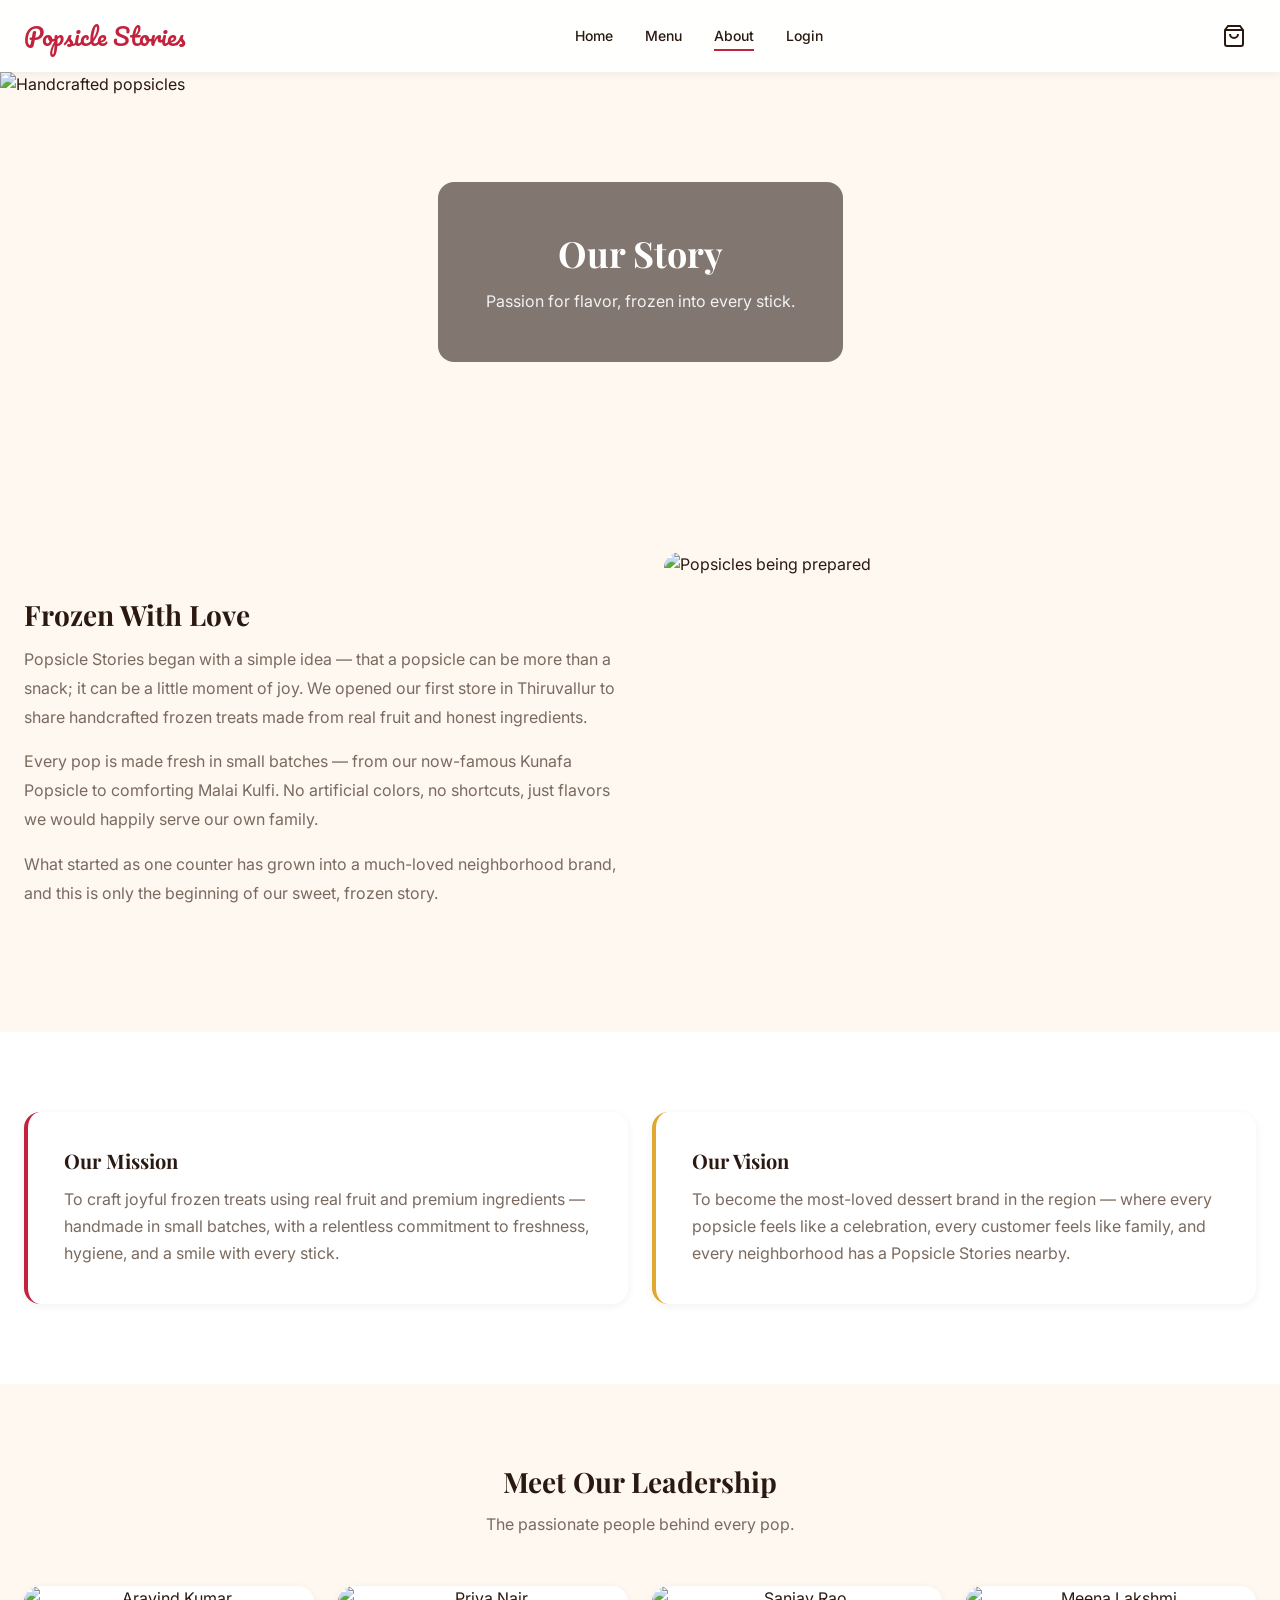
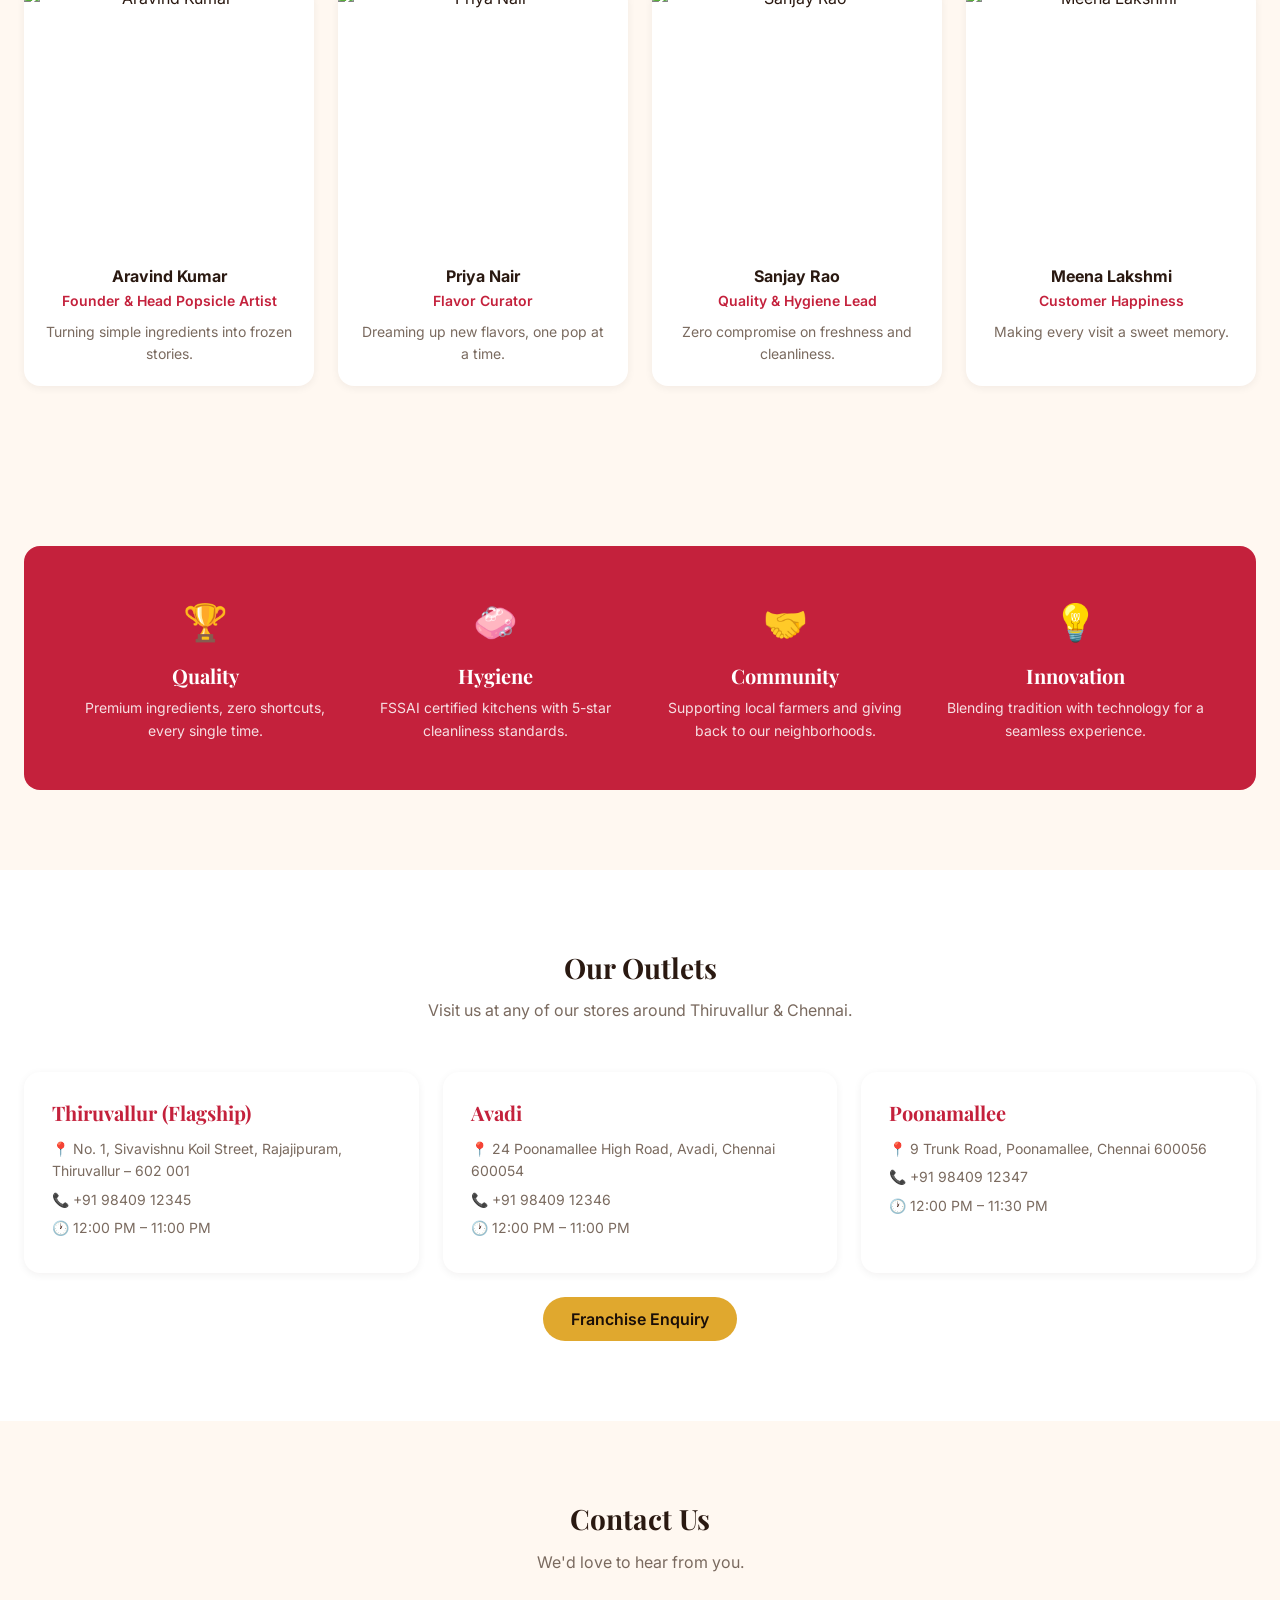
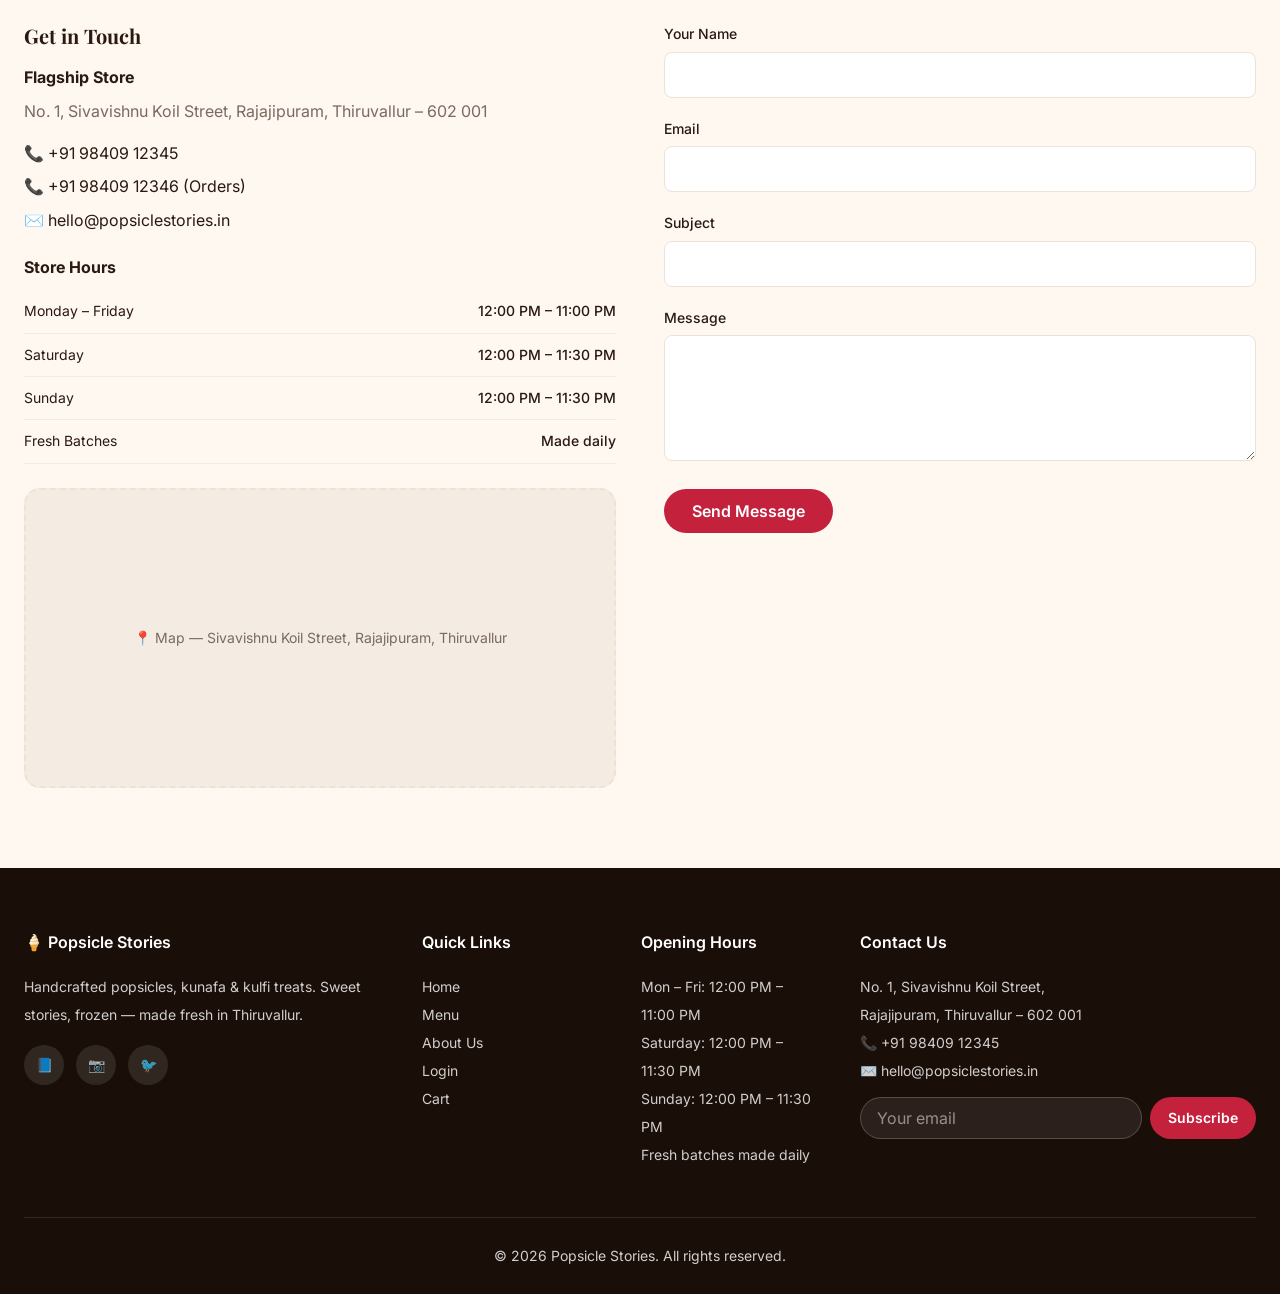
==== commit fa9f8b76: "feat: simplified scroll animation, transparent header, and clean logo branding" ====
--- a/about.html
+++ b/about.html
@@ -16,7 +16,6 @@
   <nav class="navbar solid scrolled" role="navigation" aria-label="Main navigation">
     <div class="container">
       <a href="index.html" class="navbar-logo">
-        <span class="logo-icon">🍦</span>
         <span>Popsicle Stories</span>
       </a>
       <div class="nav-links">
@@ -289,6 +288,10 @@
           <p>No. 1, Sivavishnu Koil Street,<br>Rajajipuram, Thiruvallur – 602 001</p>
           <p>📞 +91 98409 12345</p>
           <p>✉️ hello@popsiclestories.in</p>
+          <form class="newsletter-form" id="newsletter-form">
+            <input type="email" placeholder="Your email" required aria-label="Newsletter email">
+            <button type="submit" class="btn btn-primary btn-sm">Subscribe</button>
+          </form>
         </div>
       </div>
       <div class="footer-bottom">
@@ -349,6 +352,13 @@
         franchiseForm.reset();
       });
 
+      // Newsletter
+      document.getElementById('newsletter-form').addEventListener('submit', (e) => {
+        e.preventDefault();
+        App.showToast('Thank you for subscribing!', 'success');
+        e.target.reset();
+      });
+
       App.initScrollReveal();
     });
   </script>
--- a/css/styles.css
+++ b/css/styles.css
@@ -65,6 +65,27 @@
   padding: 0;
 }
 
+/* Skip Link for Accessibility */
+.skip-link {
+  position: absolute;
+  top: -40px;
+  left: 0;
+  background: var(--color-primary);
+  color: white;
+  padding: 12px 20px;
+  text-decoration: none;
+  font-weight: 600;
+  border-radius: 0 0 8px 0;
+  z-index: 9999;
+  transition: top var(--transition-fast);
+}
+
+.skip-link:focus {
+  top: 0;
+  outline: 3px solid var(--color-accent);
+  outline-offset: 2px;
+}
+
 html {
   scroll-behavior: smooth;
   -webkit-font-smoothing: antialiased;
@@ -78,6 +99,24 @@
   background: var(--color-background);
   min-height: 100vh;
   overflow-x: hidden;
+}
+
+/* Focus visible for better accessibility */
+*:focus-visible {
+  outline: 3px solid var(--color-accent);
+  outline-offset: 2px;
+}
+
+/* Reduced motion for accessibility */
+@media (prefers-reduced-motion: reduce) {
+  *,
+  *::before,
+  *::after {
+    animation-duration: 0.01ms !important;
+    animation-iteration-count: 1 !important;
+    transition-duration: 0.01ms !important;
+    scroll-behavior: auto !important;
+  }
 }
 
 img {
@@ -1248,6 +1287,17 @@
 .toast-info { background: var(--color-info); }
 .toast-warning { background: var(--color-warning); }
 
+/* --- Fly to Cart Animation --- */
+.fly-item {
+  position: fixed;
+  width: 40px;
+  height: 40px;
+  border-radius: 50%;
+  pointer-events: none;
+  z-index: var(--z-toast);
+  transition: all 0.6s cubic-bezier(0.25, 0.46, 0.45, 0.94);
+}
+
 /* --- Skeleton Shimmer --- */
 .skeleton {
   background: linear-gradient(90deg, #f0ece7 25%, #e8e4df 50%, #f0ece7 75%);
@@ -1565,6 +1615,255 @@
 
 .delivery-option input[type="radio"] {
   accent-color: var(--color-primary);
+}
+
+/* --- Orders Page --- */
+.orders-container {
+  display: grid;
+  gap: 20px;
+}
+
+.order-card {
+  background: var(--color-surface);
+  border-radius: var(--radius-lg);
+  box-shadow: var(--shadow-sm);
+  overflow: hidden;
+  transition: transform var(--transition-fast), box-shadow var(--transition-fast);
+}
+
+.order-card:hover {
+  transform: translateY(-2px);
+  box-shadow: var(--shadow-md);
+}
+
+.order-card-header {
+  display: flex;
+  justify-content: space-between;
+  align-items: flex-start;
+  padding: 20px 24px 16px;
+  border-bottom: 1px solid var(--color-border-light);
+}
+
+.order-card-header h3 {
+  font-size: var(--text-body);
+  font-family: var(--font-body);
+  font-weight: 600;
+  margin-bottom: 4px;
+}
+
+.order-card-header time {
+  font-size: var(--text-small);
+  color: var(--color-text-muted);
+}
+
+.order-status {
+  padding: 6px 14px;
+  border-radius: var(--radius-pill);
+  font-size: 12px;
+  font-weight: 600;
+  text-transform: uppercase;
+  letter-spacing: 0.5px;
+}
+
+.status-success {
+  background: rgba(46, 125, 50, 0.1);
+  color: var(--color-success);
+}
+
+.status-error {
+  background: rgba(211, 47, 47, 0.1);
+  color: var(--color-error);
+}
+
+.status-info {
+  background: rgba(2, 136, 209, 0.1);
+  color: var(--color-info);
+}
+
+.status-warning {
+  background: rgba(237, 108, 2, 0.1);
+  color: var(--color-warning);
+}
+
+.order-card-body {
+  padding: 20px 24px;
+}
+
+.order-items {
+  margin-bottom: 16px;
+}
+
+.order-item-preview {
+  display: flex;
+  gap: 8px;
+  padding: 8px 0;
+  font-size: var(--text-small);
+  border-bottom: 1px solid var(--color-border-light);
+}
+
+.order-item-preview:last-child {
+  border-bottom: none;
+}
+
+.order-item-qty {
+  font-weight: 600;
+  color: var(--color-primary);
+  min-width: 30px;
+}
+
+.order-more {
+  font-size: 13px;
+  color: var(--color-text-muted);
+  margin-top: 8px;
+  font-style: italic;
+}
+
+.order-card-footer {
+  display: flex;
+  justify-content: space-between;
+  align-items: center;
+  padding-top: 16px;
+  border-top: 1px solid var(--color-border-light);
+}
+
+.order-total {
+  display: flex;
+  flex-direction: column;
+  gap: 4px;
+}
+
+.order-total strong {
+  font-size: var(--text-h3);
+  color: var(--color-primary);
+}
+
+/* Order Detail Modal */
+.order-detail {
+  display: flex;
+  flex-direction: column;
+  gap: 24px;
+}
+
+.order-detail-section {
+  padding-bottom: 20px;
+  border-bottom: 1px solid var(--color-border-light);
+}
+
+.order-detail-section:last-child {
+  border-bottom: none;
+  padding-bottom: 0;
+}
+
+.order-detail-section h3 {
+  font-size: var(--text-body);
+  margin-bottom: 12px;
+}
+
+.detail-grid {
+  display: grid;
+  grid-template-columns: repeat(2, 1fr);
+  gap: 12px;
+  font-size: var(--text-small);
+}
+
+.order-detail-section address {
+  font-style: normal;
+  line-height: 1.8;
+  font-size: var(--text-small);
+}
+
+.order-items-list {
+  display: flex;
+  flex-direction: column;
+  gap: 12px;
+}
+
+.order-item-row {
+  display: flex;
+  justify-content: space-between;
+  align-items: flex-start;
+  padding: 12px;
+  background: var(--color-background);
+  border-radius: var(--radius-sm);
+}
+
+.order-item-row > div {
+  display: flex;
+  flex-direction: column;
+  gap: 4px;
+}
+
+.order-item-qty-text {
+  font-size: 13px;
+  color: var(--color-text-muted);
+}
+
+.order-summary-detail {
+  background: var(--color-background);
+  padding: 16px;
+  border-radius: var(--radius-sm);
+}
+
+/* Loading Spinner */
+.loading-container {
+  display: flex;
+  flex-direction: column;
+  align-items: center;
+  justify-content: center;
+  padding: 80px 24px;
+  gap: 16px;
+}
+
+.spinner {
+  width: 48px;
+  height: 48px;
+  border: 4px solid var(--color-border);
+  border-top-color: var(--color-primary);
+  border-radius: 50%;
+  animation: spin 0.8s linear infinite;
+}
+
+@keyframes spin {
+  to { transform: rotate(360deg); }
+}
+
+.loading-container p {
+  color: var(--color-text-muted);
+  font-size: var(--text-small);
+}
+
+/* Skeleton Loading States */
+.skeleton-card {
+  background: var(--color-surface);
+  border-radius: var(--radius-lg);
+  padding: 20px;
+  box-shadow: var(--shadow-sm);
+}
+
+.skeleton-line {
+  height: 16px;
+  background: linear-gradient(90deg, #f0ece7 25%, #e8e4df 50%, #f0ece7 75%);
+  background-size: 200% 100%;
+  animation: shimmer 1.5s infinite;
+  border-radius: 4px;
+  margin-bottom: 12px;
+}
+
+.skeleton-line.short {
+  width: 60%;
+}
+
+.skeleton-line.medium {
+  width: 80%;
+}
+
+.skeleton-avatar {
+  width: 52px;
+  height: 52px;
+  border-radius: 50%;
+  background: linear-gradient(90deg, #f0ece7 25%, #e8e4df 50%, #f0ece7 75%);
+  background-size: 200% 100%;
+  animation: shimmer 1.5s infinite;
 }
 
 .delivery-option-info {
@@ -2475,3 +2774,563 @@
   clip: rect(0, 0, 0, 0);
   border: 0;
 }
+
+
+/* ==========================================================================
+   Responsive Design — Mobile-First Enhancements
+   ========================================================================== */
+
+@media (max-width: 1024px) {
+  .container {
+    padding: 0 20px;
+  }
+
+  .card-grid {
+    grid-template-columns: repeat(3, 1fr);
+    gap: 20px;
+  }
+
+  .footer-grid {
+    grid-template-columns: 1fr 1fr;
+    gap: 32px;
+  }
+
+  .cart-layout {
+    grid-template-columns: 1fr;
+  }
+
+  .order-summary {
+    position: static;
+  }
+}
+
+@media (max-width: 768px) {
+  :root {
+    --text-hero: 36px;
+    --text-h1: 28px;
+    --text-h2: 24px;
+    --text-h3: 18px;
+    --navbar-height: 64px;
+  }
+
+  .section {
+    padding: 48px 0;
+  }
+
+  .navbar .container {
+    padding: 0 16px;
+  }
+
+  .nav-links {
+    display: none;
+  }
+
+  .hamburger {
+    display: flex;
+  }
+
+  .hero-content h1 {
+    font-size: 32px;
+  }
+
+  .hero-content p {
+    font-size: 16px;
+  }
+
+  .hero-ctas {
+    flex-direction: column;
+    width: 100%;
+  }
+
+  .hero-ctas .btn {
+    width: 100%;
+    max-width: 280px;
+  }
+
+  .card-grid {
+    grid-template-columns: repeat(2, 1fr);
+    gap: 16px;
+  }
+
+  .card-grid-3 {
+    grid-template-columns: 1fr;
+  }
+
+  .gallery-grid {
+    grid-template-columns: repeat(2, 1fr);
+    gap: 12px;
+  }
+
+  .gallery-item:nth-child(1),
+  .gallery-item:nth-child(4) {
+    grid-row: auto;
+    grid-column: auto;
+  }
+
+  .footer-grid {
+    grid-template-columns: 1fr;
+    gap: 28px;
+  }
+
+  .menu-toolbar {
+    flex-direction: column;
+    align-items: stretch;
+  }
+
+  .search-box {
+    width: 100%;
+  }
+
+  .dish-detail {
+    grid-template-columns: 1fr;
+  }
+
+  .dish-detail-image {
+    height: 240px;
+  }
+
+  .cart-item {
+    flex-direction: column;
+    gap: 12px;
+  }
+
+  .cart-item-img {
+    width: 100%;
+    height: 160px;
+  }
+
+  .delivery-options {
+    margin: 16px 0;
+  }
+
+  .delivery-option {
+    flex-direction: column;
+    align-items: flex-start;
+    gap: 8px;
+  }
+
+  .form-row {
+    grid-template-columns: 1fr !important;
+  }
+
+  .detail-grid {
+    grid-template-columns: 1fr;
+  }
+
+  .modal {
+    max-height: 85vh;
+    margin: 0 16px;
+  }
+
+  .modal-lg {
+    max-width: 100%;
+  }
+
+  .page-header h1 {
+    font-size: 28px;
+  }
+}
+
+@media (max-width: 480px) {
+  .container {
+    padding: 0 16px;
+  }
+
+  .hero-content h1 {
+    font-size: 28px;
+  }
+
+  .hero-content p {
+    font-size: 14px;
+  }
+
+  .btn {
+    padding: 10px 20px;
+    font-size: 14px;
+  }
+
+  .btn-lg {
+    padding: 14px 28px;
+    font-size: 16px;
+  }
+
+  .btn-sm {
+    padding: 6px 14px;
+    font-size: 13px;
+  }
+
+  .card-grid {
+    grid-template-columns: 1fr;
+    gap: 16px;
+  }
+
+  .gallery-grid {
+    grid-template-columns: 1fr;
+  }
+
+  .dish-card-image {
+    height: 180px;
+  }
+
+  .category-bar {
+    gap: 6px;
+  }
+
+  .category-chip {
+    padding: 6px 16px;
+    font-size: 13px;
+  }
+
+  .testimonial-card {
+    padding: 20px;
+  }
+
+  .feature-card {
+    padding: 24px 16px;
+  }
+
+  .order-card-footer {
+    flex-direction: column;
+    gap: 12px;
+    align-items: stretch;
+  }
+
+  .view-order-btn {
+    width: 100%;
+  }
+
+  .toast-container {
+    left: 16px;
+    right: 16px;
+  }
+
+  .toast {
+    min-width: auto;
+  }
+}
+
+/* High DPI / Retina Display Optimization */
+@media (-webkit-min-device-pixel-ratio: 2), (min-resolution: 192dpi) {
+  body {
+    -webkit-font-smoothing: antialiased;
+    -moz-osx-font-smoothing: grayscale;
+  }
+}
+
+/* Dark Mode Support (Future Enhancement) */
+@media (prefers-color-scheme: dark) {
+  /* Will be implemented when dark mode is added */
+}
+
+/* Print Styles */
+@media print {
+  .navbar,
+  .footer,
+  .hamburger,
+  .cart-btn,
+  .mobile-drawer,
+  .mobile-drawer-overlay,
+  .btn,
+  button {
+    display: none !important;
+  }
+
+  body {
+    background: white;
+    color: black;
+  }
+
+  .hero-overlay {
+    display: none;
+  }
+
+  .section {
+    page-break-inside: avoid;
+  }
+}
+
+/* Landscape Orientation on Mobile */
+@media (max-width: 768px) and (orientation: landscape) {
+  .hero {
+    min-height: 80vh;
+  }
+
+  .modal {
+    max-height: 75vh;
+  }
+}
+
+/* Accessibility: High Contrast Mode */
+@media (prefers-contrast: high) {
+  :root {
+    --color-border: #000;
+    --color-text-muted: #444;
+  }
+
+  .btn {
+    border: 2px solid currentColor;
+  }
+}
+
+/* Touch Device Optimization */
+@media (hover: none) and (pointer: coarse) {
+  .btn,
+  .cart-btn,
+  .category-chip,
+  .delivery-option,
+  .hamburger {
+    min-height: 44px;
+    min-width: 44px;
+  }
+
+  .form-control {
+    font-size: 16px; /* Prevents iOS zoom on focus */
+  }
+}
+
+/* ==========================================================================
+   Scroll Story Animation Styles (GSAP + Canvas)
+   ========================================================================== */
+
+.story-scroll-section {
+  position: relative;
+  width: 100%;
+  height: 100vh;
+  overflow: hidden;
+  background-color: #0c0604; /* Rich dark brown/black theme */
+  display: flex;
+  align-items: center;
+  justify-content: center;
+}
+
+/* Canvas container fits viewport */
+.story-canvas-container {
+  position: absolute;
+  top: 0;
+  left: 0;
+  width: 100%;
+  height: 100%;
+  z-index: 1;
+  opacity: 0;
+  transition: opacity 0.6s ease-in-out;
+}
+
+.story-canvas-container.visible {
+  opacity: 1;
+}
+
+.story-canvas-container canvas {
+  width: 100%;
+  height: 100%;
+  display: block;
+}
+
+/* Story Preloader styles */
+.story-loader {
+  position: absolute;
+  z-index: 10;
+  display: flex;
+  flex-direction: column;
+  align-items: center;
+  justify-content: center;
+  gap: 16px;
+  color: #fff;
+  transition: opacity 0.5s ease-out, visibility 0.5s ease-out;
+}
+
+.story-loader.fade-out {
+  opacity: 0;
+  visibility: hidden;
+}
+
+.story-loader .spinner {
+  width: 48px;
+  height: 48px;
+  border: 4px solid rgba(255, 255, 255, 0.1);
+  border-left-color: var(--color-primary);
+  border-radius: 50%;
+  animation: story-spin 1s linear infinite;
+}
+
+@keyframes story-spin {
+  0% { transform: rotate(0deg); }
+  100% { transform: rotate(360deg); }
+}
+
+.story-loader p {
+  font-family: var(--font-body);
+  font-size: var(--text-body);
+  color: rgba(255, 255, 255, 0.8);
+  font-weight: 500;
+  letter-spacing: 0.5px;
+}
+
+/* Story overlay and text card animations */
+.story-overlay-content {
+  position: absolute;
+  top: 0;
+  left: 0;
+  width: 100%;
+  height: 100%;
+  z-index: 2;
+  pointer-events: none; /* Let user scroll/interact without blocking */
+  display: flex;
+  align-items: center;
+  justify-content: center;
+  opacity: 0;
+  transition: opacity 0.5s ease-in-out;
+}
+
+.story-overlay-content.visible {
+  opacity: 1;
+}
+
+.story-text-card {
+  position: absolute;
+  width: 90%;
+  max-width: 460px;
+  padding: 36px 32px;
+  background: rgba(26, 14, 8, 0.85); /* Rich dark backdrop */
+  backdrop-filter: blur(12px);
+  -webkit-backdrop-filter: blur(12px);
+  border: 1px solid rgba(255, 255, 255, 0.12);
+  border-radius: var(--radius-lg);
+  color: #FFFFFF;
+  text-align: center;
+  opacity: 0;
+  transform: translateY(50px);
+  pointer-events: auto; /* Allow text selection or clicking buttons */
+  box-shadow: 0 16px 36px rgba(0, 0, 0, 0.4), 0 1px 3px rgba(255, 255, 255, 0.05);
+}
+
+.story-text-card h2 {
+  font-family: var(--font-display);
+  font-size: 2rem;
+  font-weight: 700;
+  margin-bottom: 12px;
+  color: var(--color-accent); /* Golden accent color */
+  letter-spacing: -0.5px;
+}
+
+.story-text-card p {
+  font-family: var(--font-body);
+  font-size: var(--text-body);
+  line-height: 1.6;
+  color: rgba(255, 255, 255, 0.88);
+}
+
+.story-badge {
+  display: inline-block;
+  padding: 6px 16px;
+  background-color: var(--color-primary);
+  color: #FFFFFF;
+  border-radius: var(--radius-pill);
+  font-size: 11px;
+  font-weight: 700;
+  text-transform: uppercase;
+  letter-spacing: 1.5px;
+  margin-bottom: 20px;
+  box-shadow: 0 2px 8px rgba(196, 33, 60, 0.3);
+}
+
+/* Desktop and Responsive Layout tweaks */
+.story-text-card.text-card-cta {
+  position: absolute;
+  right: 8%;
+  top: 50%;
+  width: 90%;
+  max-width: 500px;
+  padding: 0;
+  background: transparent !important;
+  backdrop-filter: none !important;
+  -webkit-backdrop-filter: none !important;
+  border: none !important;
+  box-shadow: none !important;
+  text-align: left;
+  color: #FFFFFF;
+}
+
+.story-text-card.text-card-cta h2 {
+  font-family: var(--font-display);
+  font-size: 2.8rem;
+  font-weight: 700;
+  margin-bottom: 20px;
+  color: #FFFFFF;
+  text-shadow: 0 4px 15px rgba(0, 0, 0, 0.85);
+  letter-spacing: -0.5px;
+  line-height: 1.25;
+}
+
+.story-text-card.text-card-cta p {
+  font-family: var(--font-body);
+  font-size: 1.15rem;
+  line-height: 1.7;
+  color: rgba(255, 255, 255, 0.95);
+  text-shadow: 0 2px 10px rgba(0, 0, 0, 0.85);
+  margin-bottom: 36px;
+}
+
+.story-text-card.text-card-cta .story-ctas {
+  justify-content: flex-start;
+}
+
+@media (max-width: 768px) {
+  .story-text-card.text-card-cta {
+    right: 5%;
+    left: 5%;
+    width: 90%;
+    margin: 0 auto;
+    text-align: center;
+    max-width: 440px;
+  }
+  
+  .story-text-card.text-card-cta h2 {
+    font-size: 1.85rem;
+    margin-bottom: 12px;
+  }
+  
+  .story-text-card.text-card-cta p {
+    font-size: var(--text-body);
+    margin-bottom: 24px;
+  }
+  
+  .story-text-card.text-card-cta .story-ctas {
+    justify-content: center !important;
+  }
+}
+
+/* Homepage specific transparent navbar */
+.navbar.navbar-homepage,
+.navbar.navbar-homepage.scrolled {
+  background: transparent !important;
+  backdrop-filter: none !important;
+  -webkit-backdrop-filter: none !important;
+  box-shadow: none !important;
+}
+
+/* Force links and logo to stay white always on index.html navbar */
+.navbar.navbar-homepage .navbar-logo,
+.navbar.navbar-homepage.scrolled .navbar-logo {
+  color: #FFFFFF !important;
+}
+
+.navbar.navbar-homepage .nav-links a,
+.navbar.navbar-homepage.scrolled .nav-links a {
+  color: #FFFFFF !important;
+}
+
+.navbar.navbar-homepage .cart-btn,
+.navbar.navbar-homepage.scrolled .cart-btn {
+  color: #FFFFFF !important;
+}
+
+.navbar.navbar-homepage .hamburger span,
+.navbar.navbar-homepage.scrolled .hamburger span {
+  background: #FFFFFF !important;
+}
+
+.navbar.navbar-homepage .user-menu-btn,
+.navbar.navbar-homepage.scrolled .user-menu-btn {
+  color: #FFFFFF !important;
+}
+
